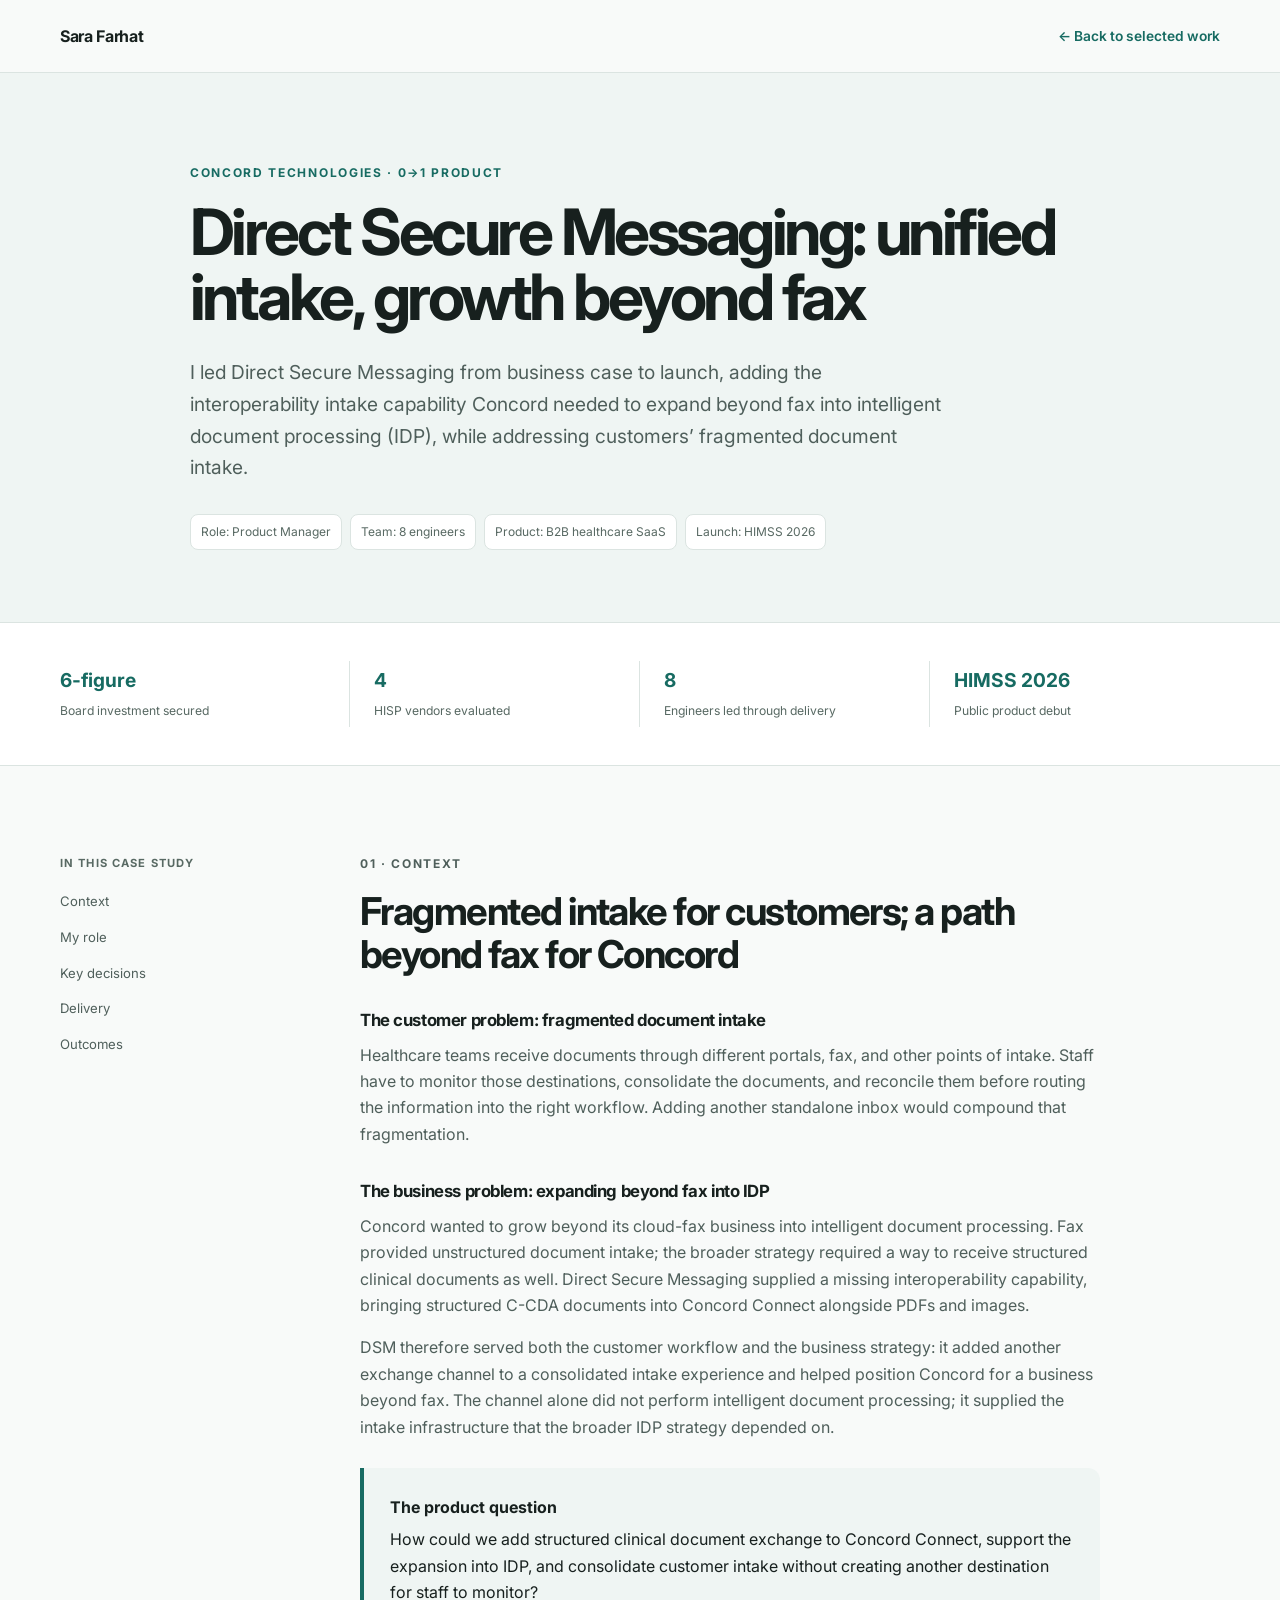
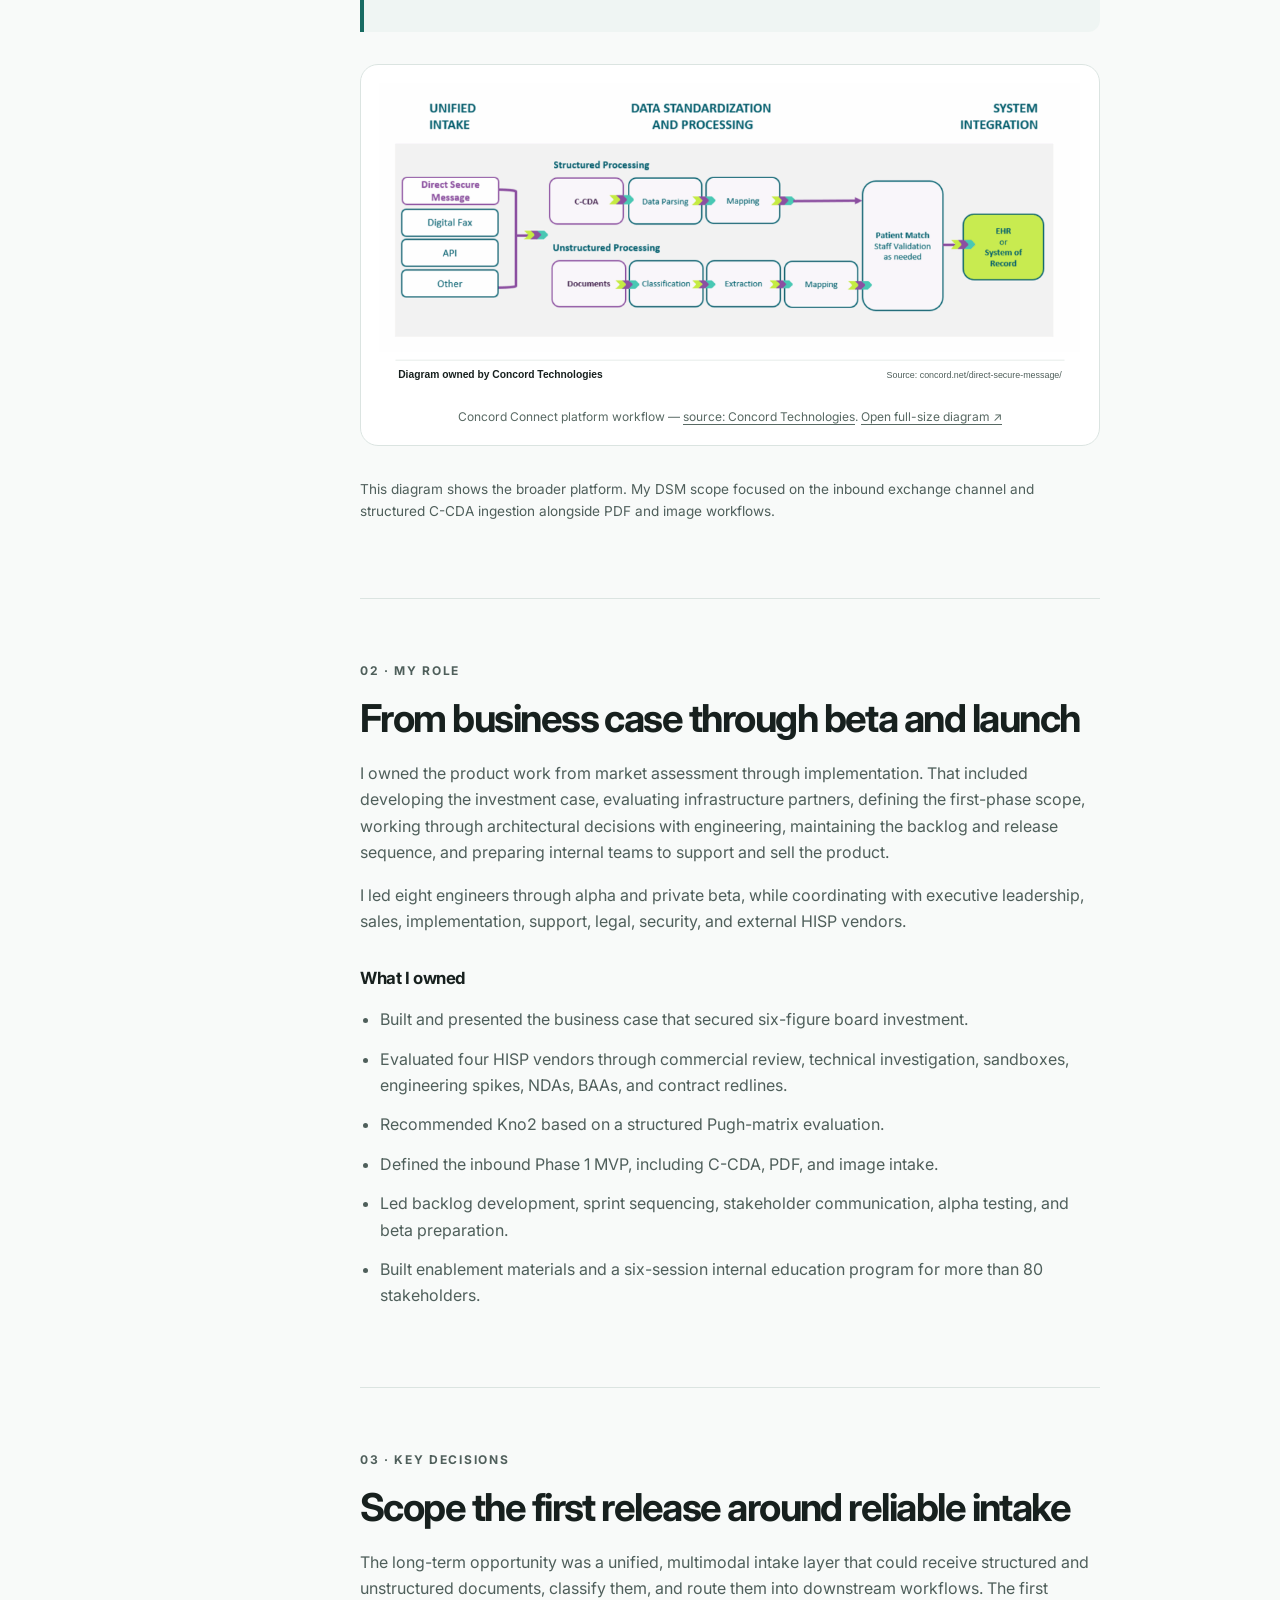
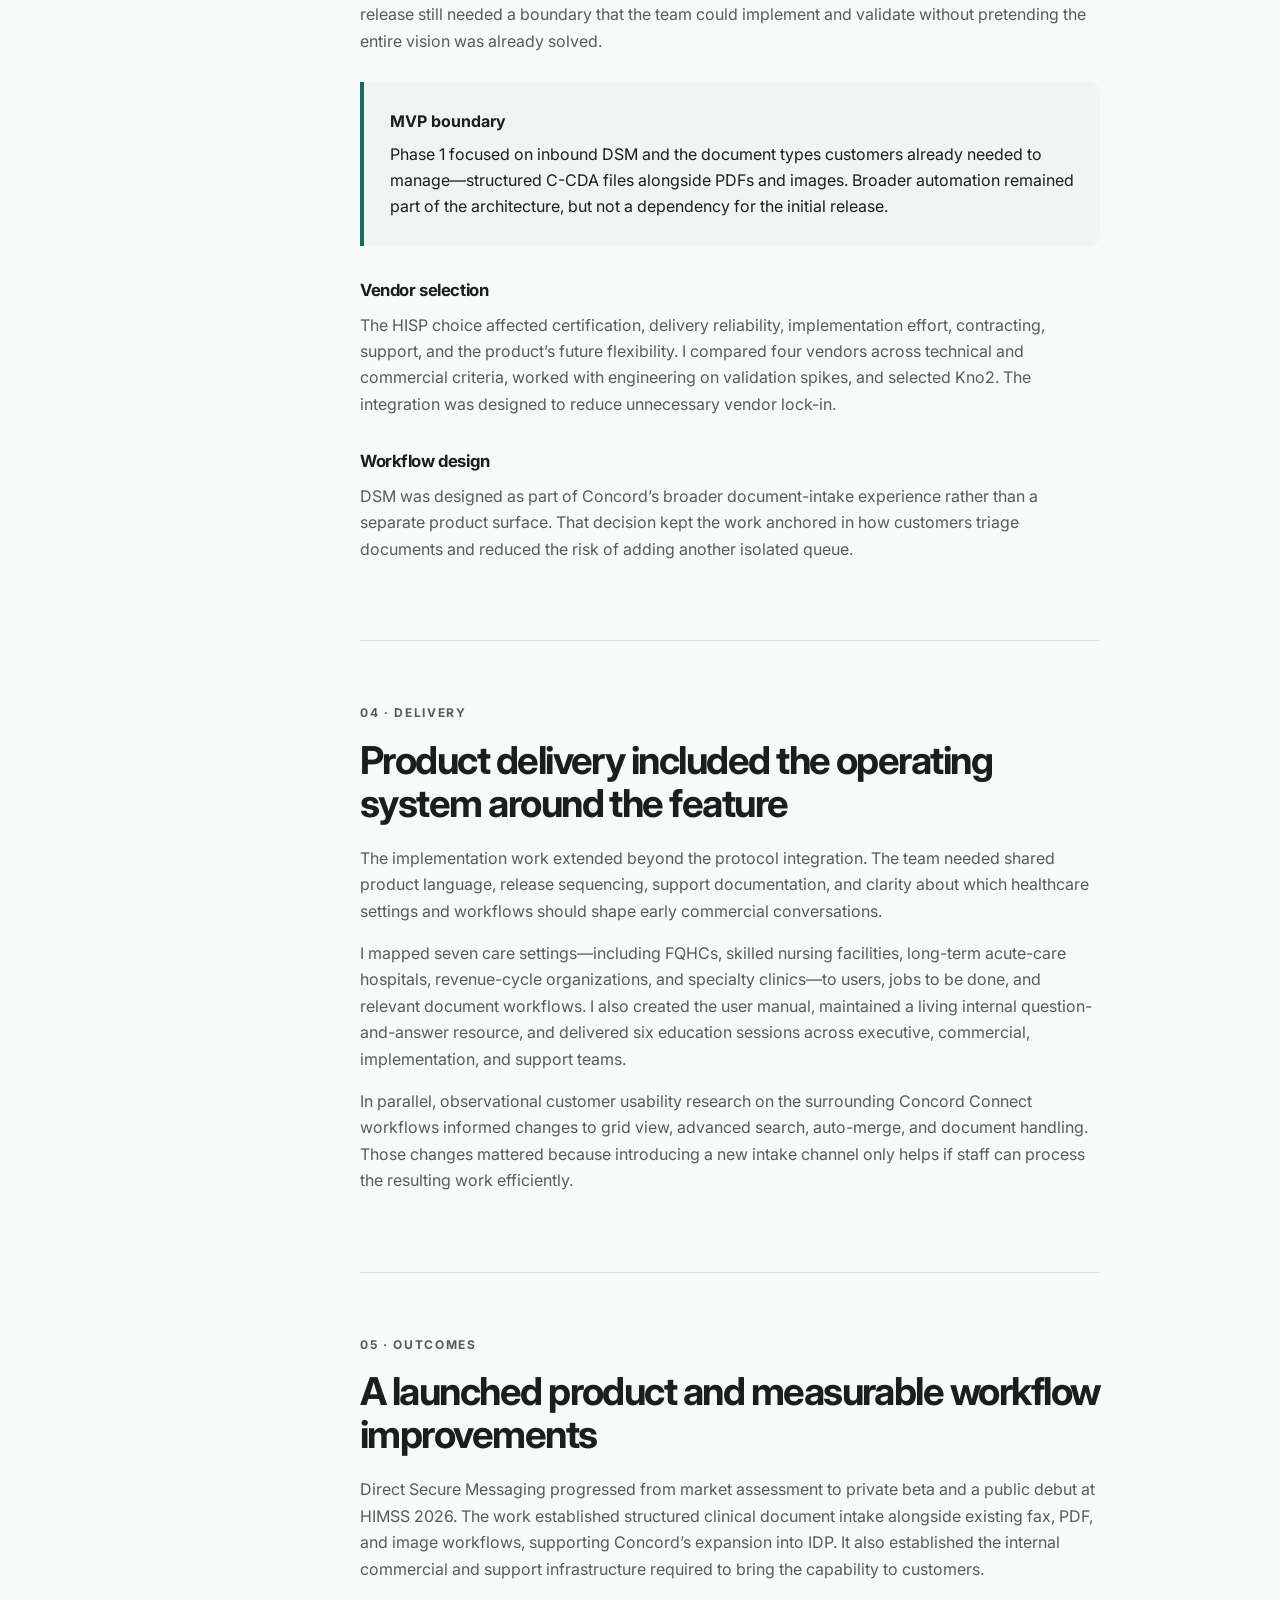
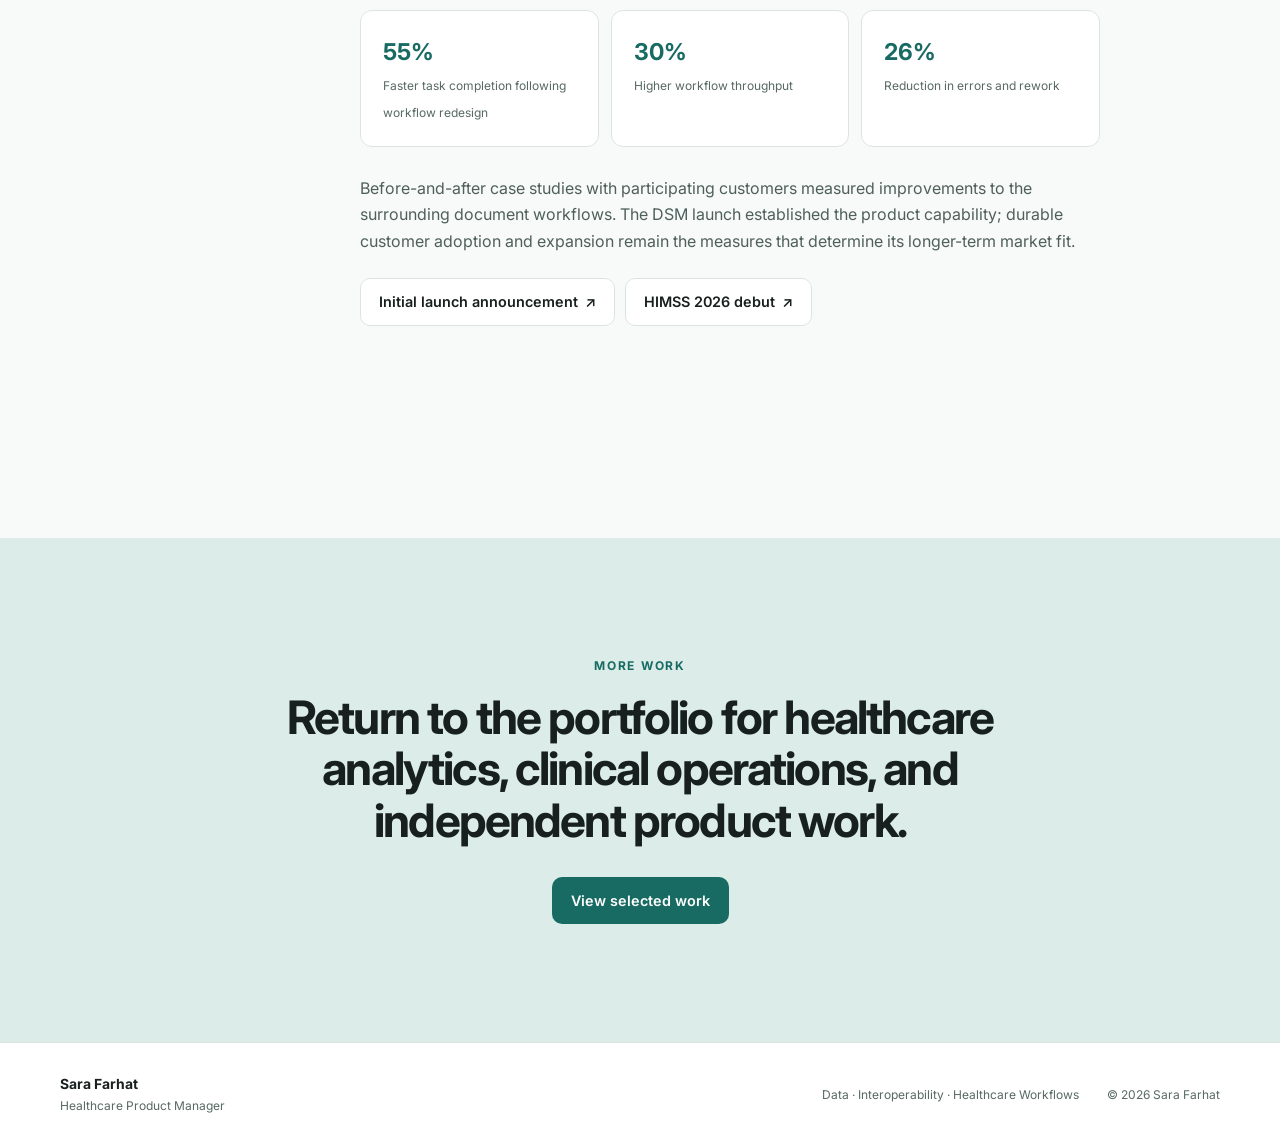
==== dsm-case-study.html @ c96c7056 "Update Portfolio" ====
<!doctype html>
<html lang="en">
<head>
  <meta charset="utf-8">
  <meta name="viewport" content="width=device-width, initial-scale=1">
  <title>Direct Secure Messaging Case Study — Sara Farhat</title>
  <meta name="description" content="How Sara Farhat led Direct Secure Messaging from market assessment and vendor selection through beta and public launch.">
  <link rel="canonical" href="https://sara-farhat-pm.vercel.app/dsm-case-study.html">
  <meta property="og:type" content="article">
  <meta property="og:title" content="Direct Secure Messaging Case Study — Sara Farhat">
  <meta property="og:description" content="A healthcare infrastructure product taken from market assessment through beta and public launch.">
  <meta property="og:image" content="https://sara-farhat-pm.vercel.app/og-image.jpg">
  <link rel="preconnect" href="https://fonts.googleapis.com">
  <link rel="preconnect" href="https://fonts.gstatic.com" crossorigin>
  <link href="https://fonts.googleapis.com/css2?family=Inter:wght@400;500;600;700&amp;display=swap" rel="stylesheet">
  <link rel="stylesheet" href="styles.css">
</head>
<body>
  <a class="skip-link" href="#main">Skip to main content</a>
  <header class="site-header case-nav">
    <nav class="nav container" aria-label="Case study navigation">
      <a class="nav-logo" href="index.html">Sara Farhat</a>
      <a class="case-back" href="index.html#work"><span aria-hidden="true">←</span> Back to selected work</a>
    </nav>
  </header>

  <main id="main">
    <section class="case-hero">
      <div class="container case-hero-inner" data-reveal>
        <p class="eyebrow">Concord Technologies · 0→1 product</p>
        <h1>Direct Secure Messaging: unified intake, growth beyond fax</h1>
        <p class="case-deck">I led Direct Secure Messaging from business case to launch, adding the interoperability intake capability Concord needed to expand beyond fax into intelligent document processing (IDP), while addressing customers’ fragmented document intake.</p>
        <div class="case-meta" aria-label="Case study details">
          <span>Role: Product Manager</span>
          <span>Team: 8 engineers</span>
          <span>Product: B2B healthcare SaaS</span>
          <span>Launch: HIMSS 2026</span>
        </div>
      </div>
    </section>

    <section class="case-summary" aria-label="Project summary">
      <div class="container case-summary-grid">
        <div class="case-summary-item"><strong>6-figure</strong><span>Board investment secured</span></div>
        <div class="case-summary-item"><strong>4</strong><span>HISP vendors evaluated</span></div>
        <div class="case-summary-item"><strong>8</strong><span>Engineers led through delivery</span></div>
        <div class="case-summary-item"><strong>HIMSS 2026</strong><span>Public product debut</span></div>
      </div>
    </section>

    <section class="section">
      <div class="container case-layout">
        <aside class="case-toc" aria-label="Case study sections">
          <p>In this case study</p>
          <a href="#context">Context</a>
          <a href="#role">My role</a>
          <a href="#decisions">Key decisions</a>
          <a href="#delivery">Delivery</a>
          <a href="#outcomes">Outcomes</a>
        </aside>

        <article class="case-content">
          <section class="case-content-section" id="context" data-reveal>
            <p class="eyebrow">01 · Context</p>
            <h2>Fragmented intake for customers; a path beyond fax for Concord</h2>
            <h3>The customer problem: fragmented document intake</h3>
            <p>Healthcare teams receive documents through different portals, fax, and other points of intake. Staff have to monitor those destinations, consolidate the documents, and reconcile them before routing the information into the right workflow. Adding another standalone inbox would compound that fragmentation.</p>
            <h3>The business problem: expanding beyond fax into IDP</h3>
            <p>Concord wanted to grow beyond its cloud-fax business into intelligent document processing. Fax provided unstructured document intake; the broader strategy required a way to receive structured clinical documents as well. Direct Secure Messaging supplied a missing interoperability capability, bringing structured C-CDA documents into Concord Connect alongside PDFs and images.</p>
            <p>DSM therefore served both the customer workflow and the business strategy: it added another exchange channel to a consolidated intake experience and helped position Concord for a business beyond fax. The channel alone did not perform intelligent document processing; it supplied the intake infrastructure that the broader IDP strategy depended on.</p>
            <div class="decision-box">
              <strong>The product question</strong>
              How could we add structured clinical document exchange to Concord Connect, support the expansion into IDP, and consolidate customer intake without creating another destination for staff to monitor?
            </div>
            <figure class="case-image platform-diagram">
              <a href="concord-platform-workflow-attributed.svg" target="_blank" rel="noopener noreferrer" aria-label="Enlarge Concord Connect platform workflow"><img src="concord-platform-workflow-attributed.svg" alt="Unified intake feeds structured C-CDA parsing and unstructured document processing before patient matching and EHR integration" width="1024" height="450" loading="lazy"></a>
              <figcaption>Concord Connect platform workflow — <a href="https://concord.net/direct-secure-message/" target="_blank" rel="noopener noreferrer">source: Concord Technologies</a>. <a href="concord-platform-workflow-attributed.svg" target="_blank" rel="noopener noreferrer">Open full-size diagram ↗</a></figcaption>
            </figure>
            <p class="diagram-scope">This diagram shows the broader platform. My DSM scope focused on the inbound exchange channel and structured C-CDA ingestion alongside PDF and image workflows.</p>
          </section>

          <section class="case-content-section" id="role" data-reveal>
            <p class="eyebrow">02 · My role</p>
            <h2>From business case through beta and launch</h2>
            <p>I owned the product work from market assessment through implementation. That included developing the investment case, evaluating infrastructure partners, defining the first-phase scope, working through architectural decisions with engineering, maintaining the backlog and release sequence, and preparing internal teams to support and sell the product.</p>
            <p>I led eight engineers through alpha and private beta, while coordinating with executive leadership, sales, implementation, support, legal, security, and external HISP vendors.</p>
            <h3>What I owned</h3>
            <ul>
              <li>Built and presented the business case that secured six-figure board investment.</li>
              <li>Evaluated four HISP vendors through commercial review, technical investigation, sandboxes, engineering spikes, NDAs, BAAs, and contract redlines.</li>
              <li>Recommended Kno2 based on a structured Pugh-matrix evaluation.</li>
              <li>Defined the inbound Phase 1 MVP, including C-CDA, PDF, and image intake.</li>
              <li>Led backlog development, sprint sequencing, stakeholder communication, alpha testing, and beta preparation.</li>
              <li>Built enablement materials and a six-session internal education program for more than 80 stakeholders.</li>
            </ul>
          </section>

          <section class="case-content-section" id="decisions" data-reveal>
            <p class="eyebrow">03 · Key decisions</p>
            <h2>Scope the first release around reliable intake</h2>
            <p>The long-term opportunity was a unified, multimodal intake layer that could receive structured and unstructured documents, classify them, and route them into downstream workflows. The first release still needed a boundary that the team could implement and validate without pretending the entire vision was already solved.</p>
            <div class="decision-box">
              <strong>MVP boundary</strong>
              Phase 1 focused on inbound DSM and the document types customers already needed to manage—structured C-CDA files alongside PDFs and images. Broader automation remained part of the architecture, but not a dependency for the initial release.
            </div>
            <h3>Vendor selection</h3>
            <p>The HISP choice affected certification, delivery reliability, implementation effort, contracting, support, and the product’s future flexibility. I compared four vendors across technical and commercial criteria, worked with engineering on validation spikes, and selected Kno2. The integration was designed to reduce unnecessary vendor lock-in.</p>
            <h3>Workflow design</h3>
            <p>DSM was designed as part of Concord’s broader document-intake experience rather than a separate product surface. That decision kept the work anchored in how customers triage documents and reduced the risk of adding another isolated queue.</p>

          </section>

          <section class="case-content-section" id="delivery" data-reveal>
            <p class="eyebrow">04 · Delivery</p>
            <h2>Product delivery included the operating system around the feature</h2>
            <p>The implementation work extended beyond the protocol integration. The team needed shared product language, release sequencing, support documentation, and clarity about which healthcare settings and workflows should shape early commercial conversations.</p>
            <p>I mapped seven care settings—including FQHCs, skilled nursing facilities, long-term acute-care hospitals, revenue-cycle organizations, and specialty clinics—to users, jobs to be done, and relevant document workflows. I also created the user manual, maintained a living internal question-and-answer resource, and delivered six education sessions across executive, commercial, implementation, and support teams.</p>
            <p>In parallel, observational customer usability research on the surrounding Concord Connect workflows informed changes to grid view, advanced search, auto-merge, and document handling. Those changes mattered because introducing a new intake channel only helps if staff can process the resulting work efficiently.</p>
          </section>

          <section class="case-content-section" id="outcomes" data-reveal>
            <p class="eyebrow">05 · Outcomes</p>
            <h2>A launched product and measurable workflow improvements</h2>
            <p>Direct Secure Messaging progressed from market assessment to private beta and a public debut at HIMSS 2026. The work established structured clinical document intake alongside existing fax, PDF, and image workflows, supporting Concord’s expansion into IDP. It also established the internal commercial and support infrastructure required to bring the capability to customers.</p>
            <div class="outcome-grid">
              <div class="outcome-card"><strong>55%</strong><span>Faster task completion following workflow redesign</span></div>
              <div class="outcome-card"><strong>30%</strong><span>Higher workflow throughput</span></div>
              <div class="outcome-card"><strong>26%</strong><span>Reduction in errors and rework</span></div>
            </div>
            <p class="outcome-note">Before-and-after case studies with participating customers measured improvements to the surrounding document workflows. The DSM launch established the product capability; durable customer adoption and expansion remain the measures that determine its longer-term market fit.</p>
            <div class="reference-links">
              <a class="button button-secondary" href="https://concord.net/concord-technologies-launches-dsm/" target="_blank" rel="noopener noreferrer">Initial launch announcement <span aria-hidden="true">↗</span></a>
              <a class="button button-secondary" href="https://concord.net/concord-technologies-launches-dsm-at-himss26/" target="_blank" rel="noopener noreferrer">HIMSS 2026 debut <span aria-hidden="true">↗</span></a>
            </div>
          </section>
        </article>
      </div>
    </section>

    <section class="section contact">
      <div class="container contact-inner">
        <p class="eyebrow">More work</p>
        <h2>Return to the portfolio for healthcare analytics, clinical operations, and independent product work.</h2>
        <a class="button button-primary" href="index.html#work">View selected work</a>
      </div>
    </section>
  </main>

  <footer class="footer">
    <div class="container footer-inner">
      <div><strong>Sara Farhat</strong><span>Healthcare Product Manager</span></div>
      <p>Data · Interoperability · Healthcare Workflows</p>
      <p>© 2026 Sara Farhat</p>
    </div>
  </footer>
  <script src="script.js"></script>
</body>
</html>
---- styles.css ----
:root {
  --bg: #f8faf9;
  --surface: #ffffff;
  --surface-soft: #eff5f3;
  --ink: #17201e;
  --ink-soft: #4f5f5b;
  --muted: #586963;
  --line: #dbe4e1;
  --accent: #176b62;
  --accent-dark: #0f5049;
  --accent-soft: #dcece8;
  --max: 1160px;
  --radius: 18px;
  --shadow: 0 18px 45px rgba(29, 58, 53, 0.07);
}

* { box-sizing: border-box; }
html { scroll-behavior: smooth; }
body {
  margin: 0;
  background: var(--bg);
  color: var(--ink);
  font-family: Inter, system-ui, -apple-system, BlinkMacSystemFont, "Segoe UI", sans-serif;
  font-size: 16px;
  line-height: 1.65;
  -webkit-font-smoothing: antialiased;
}
body.menu-open { overflow: hidden; }
a { color: inherit; text-decoration: none; }
img { display: block; max-width: 100%; }
button, a { -webkit-tap-highlight-color: transparent; }

.container { width: min(calc(100% - 48px), var(--max)); margin-inline: auto; }
.section { padding: 88px 0; scroll-margin-top: 76px; }
.skip-link {
  position: fixed; top: 12px; left: 12px; z-index: 1000;
  transform: translateY(-160%); padding: 10px 14px;
  background: var(--ink); color: #fff; border-radius: 8px;
}
.skip-link:focus { transform: translateY(0); }
:focus-visible { outline: 3px solid #62a99f; outline-offset: 4px; }

.site-header {
  position: sticky; top: 0; z-index: 100;
  background: rgba(248, 250, 249, 0.94);
  border-bottom: 1px solid transparent;
  backdrop-filter: blur(14px);
  transition: border-color 180ms ease, box-shadow 180ms ease;
}
.site-header.scrolled { border-color: var(--line); box-shadow: 0 8px 24px rgba(29, 58, 53, 0.04); }
.nav { min-height: 72px; display: flex; align-items: center; justify-content: space-between; gap: 32px; }
.nav-logo { font-size: 1rem; font-weight: 700; letter-spacing: -0.02em; }
.nav-links { display: flex; align-items: center; gap: 30px; font-size: 0.875rem; font-weight: 500; color: var(--ink-soft); }
.nav-links a { transition: color 160ms ease; }
.nav-links a:hover { color: var(--accent); }
.nav-contact { padding: 9px 16px; border: 1px solid var(--accent); border-radius: 999px; color: var(--accent) !important; }
.nav-contact:hover { background: var(--accent); color: #fff !important; }
.nav-toggle { display: none; width: 44px; height: 44px; padding: 11px; border: 0; background: transparent; cursor: pointer; }
.nav-toggle span { display: block; width: 22px; height: 2px; margin: 4px auto; background: var(--ink); transition: transform 180ms ease, opacity 180ms ease; }

.eyebrow {
  margin: 0 0 16px; color: var(--accent); font-size: 0.75rem;
  font-weight: 700; letter-spacing: 0.14em; text-transform: uppercase;
}
h1, h2, h3, p { margin-top: 0; }
h1 { margin-bottom: 28px; font-size: clamp(2.8rem, 4.6vw, 4.3rem); line-height: 1.02; letter-spacing: -0.055em; }
h2 { margin-bottom: 20px; font-size: clamp(2rem, 3.6vw, 3.25rem); line-height: 1.12; letter-spacing: -0.04em; }
h3 { font-size: 1.35rem; line-height: 1.3; letter-spacing: -0.025em; }

.hero { padding-top: 60px; padding-bottom: 64px; min-height: 570px; display: flex; align-items: center; }
.hero-grid { display: grid; grid-template-columns: minmax(0, 1.35fr) minmax(300px, 0.65fr); gap: clamp(56px, 8vw, 112px); align-items: center; }
.hero-copy { max-width: 760px; }
.hero-intro { max-width: 670px; margin-bottom: 34px; color: var(--ink-soft); font-size: clamp(1.05rem, 1.8vw, 1.25rem); line-height: 1.7; }
.hero-portrait { justify-self: end; width: min(100%, 350px); padding: 13px; background: var(--surface); border: 1px solid var(--line); border-radius: 22px; box-shadow: var(--shadow); transform: rotate(1.2deg); }
.hero-portrait img { width: 100%; height: auto; border-radius: 14px; }
.button-row { display: flex; flex-wrap: wrap; align-items: center; gap: 12px; }
.button { min-height: 46px; display: inline-flex; align-items: center; justify-content: center; gap: 7px; padding: 11px 18px; border: 1px solid transparent; border-radius: 10px; font-size: 0.9rem; font-weight: 600; transition: transform 160ms ease, background 160ms ease, color 160ms ease, border-color 160ms ease; }
.button:hover { transform: translateY(-2px); }
.button-primary { background: var(--accent); color: #fff; }
.button-primary:hover { background: var(--accent-dark); }
.button-secondary { background: var(--surface); border-color: var(--line); }
.button-secondary:hover { border-color: #a9bbb6; }
.button-text { color: var(--accent); }
.button-text:hover { background: var(--accent-soft); }

.proof-strip { border-top: 1px solid var(--line); border-bottom: 1px solid var(--line); background: var(--surface); }
.proof-grid { display: grid; grid-template-columns: repeat(4, 1fr); }
.proof-item { min-height: 112px; padding: 26px 24px; border-right: 1px solid var(--line); display: flex; flex-direction: column; justify-content: center; }
.proof-item:first-child { padding-left: 0; }
.proof-item:last-child { border-right: 0; padding-right: 0; }
.proof-item strong { margin-bottom: 4px; font-size: 0.96rem; }
.proof-item span { color: var(--muted); font-size: 0.79rem; line-height: 1.45; }

.section-heading { max-width: 680px; margin-bottom: 48px; }
.section-heading > p:last-child { max-width: 630px; color: var(--ink-soft); font-size: 1.05rem; }
.selected-work { background: var(--surface); }
.work-grid { display: grid; grid-template-columns: repeat(2, minmax(0, 1fr)); gap: 22px; }
.work-card { min-height: 420px; display: flex; flex-direction: column; padding: 30px; background: var(--bg); border: 1px solid var(--line); border-radius: var(--radius); transition: transform 180ms ease, box-shadow 180ms ease, border-color 180ms ease; }
.work-card:hover { transform: translateY(-4px); border-color: #b9cbc6; box-shadow: var(--shadow); }
.work-card-featured { background: var(--surface-soft); border-color: #c7dcd7; }
.work-card-topline { display: flex; justify-content: space-between; gap: 16px; padding-bottom: 22px; border-bottom: 1px solid var(--line); color: var(--muted); font-size: 0.72rem; font-weight: 600; letter-spacing: 0.07em; text-transform: uppercase; }
.work-card-topline span:last-child { color: var(--accent); text-align: right; }
.work-card-body { padding: 25px 0 14px; }
.work-kicker { margin-bottom: 8px; color: var(--accent); font-size: 0.8rem; font-weight: 600; }
.work-card h3 { max-width: 520px; margin-bottom: 14px; font-size: 1.45rem; }
.work-card-body > p:last-child { color: var(--ink-soft); font-size: 0.94rem; }
.metrics { display: grid; gap: 8px; margin: 16px 0 22px; }
.metrics-two { grid-template-columns: repeat(2, 1fr); }
.metrics-three { grid-template-columns: repeat(3, 1fr); }
.metrics div { padding: 15px; background: var(--surface); border: 1px solid var(--line); border-radius: 12px; }
.metrics dt { margin-bottom: 3px; color: var(--accent); font-size: 1.05rem; font-weight: 700; letter-spacing: -0.03em; }
.metrics dd { margin: 0; color: var(--muted); font-size: 0.7rem; line-height: 1.35; }
.metric-context { margin: auto 0 0; color: var(--ink-soft); font-size: 0.78rem; font-weight: 600; }
.model-details { margin-top: auto; border-top: 1px solid var(--line); padding-top: 14px; color: var(--ink-soft); font-size: 0.85rem; }
.model-details summary { cursor: pointer; padding: 8px 0; color: var(--accent); font-weight: 600; }
.model-details p { margin: 12px 0 0; }
.contact-deck { max-width: 600px; margin: 0 auto 28px; color: var(--ink-soft); font-size: 1.05rem; }
.card-link { padding: 8px 0; align-self: flex-start; margin-top: auto; color: var(--accent); font-size: 0.9rem; font-weight: 700; }
.card-link span { display: inline-block; margin-left: 4px; transition: transform 160ms ease; }
.card-link:hover span { transform: translateX(4px); }

.about { background: var(--surface-soft); }
.about-grid { display: grid; grid-template-columns: minmax(280px, 0.75fr) minmax(0, 1.25fr); gap: clamp(60px, 10vw, 130px); align-items: start; }
.about-grid .section-heading { position: sticky; top: 112px; margin-bottom: 0; }
.about-copy { max-width: 690px; }
.about-copy p { margin-bottom: 24px; color: var(--ink-soft); font-size: 1.05rem; line-height: 1.8; }
.about-copy p:last-child { margin-bottom: 0; color: var(--ink); font-weight: 500; }

.experience { background: var(--bg); }
.timeline { max-width: 900px; margin-left: auto; border-top: 1px solid var(--line); }
.timeline-item { display: grid; grid-template-columns: 150px minmax(0, 1fr); gap: 40px; padding: 33px 0; border-bottom: 1px solid var(--line); }
.timeline-date { color: var(--accent); font-size: 0.78rem; font-weight: 700; letter-spacing: 0.05em; text-transform: uppercase; }
.timeline-content h3 { margin-bottom: 4px; font-size: 1.1rem; }
.timeline-company { margin-bottom: 10px; color: var(--ink); font-size: 0.87rem; font-weight: 600; }
.timeline-content > p:last-child { max-width: 660px; margin-bottom: 0; color: var(--ink-soft); font-size: 0.92rem; }

.capabilities { background: var(--ink); color: #f4f8f7; }
.capabilities .eyebrow { color: #80c2b8; }
.capability-grid { display: grid; grid-template-columns: repeat(3, 1fr); gap: 16px; }
.capability-card { min-height: 260px; padding: 28px; border: 1px solid rgba(255,255,255,0.14); border-radius: var(--radius); background: rgba(255,255,255,0.035); }
.capability-number { display: block; margin-bottom: 48px; color: #80c2b8; font-size: 0.75rem; font-weight: 700; }
.capability-card h3 { margin-bottom: 12px; color: #fff; }
.capability-card p { margin-bottom: 0; color: #bdc9c6; font-size: 0.9rem; }
.fluency-row { display: flex; flex-wrap: wrap; gap: 10px; margin-top: 28px; padding-top: 26px; border-top: 1px solid rgba(255,255,255,0.13); }
.fluency-row span { padding: 7px 11px; border: 1px solid rgba(255,255,255,0.13); border-radius: 8px; color: #b9c6c3; font-size: 0.72rem; }

.writing { background: var(--surface); }
.writing-grid { display: grid; grid-template-columns: minmax(280px, 0.72fr) minmax(0, 1.28fr); gap: clamp(60px, 10vw, 130px); }
.writing-intro p:not(.eyebrow) { margin-bottom: 28px; color: var(--ink-soft); }
.article-list { border-top: 1px solid var(--line); }
.article-link { display: grid; grid-template-columns: 92px minmax(0, 1fr) auto; align-items: center; gap: 20px; padding: 24px 0; border-bottom: 1px solid var(--line); transition: color 160ms ease; }
.article-link:hover { color: var(--accent); }
.article-type { color: var(--muted); font-size: 0.72rem; font-weight: 600; text-transform: uppercase; letter-spacing: 0.08em; }
.article-link strong { font-size: 0.98rem; }
.article-link > span:last-child { color: var(--accent); }

.contact { padding: 118px 0; background: var(--accent-soft); }
.contact-inner { max-width: 850px; margin-inline: auto; text-align: center; }
.contact-inner h2 { margin-bottom: 30px; }
.contact .button-row { justify-content: center; }

.footer { padding: 30px 0; background: var(--surface); border-top: 1px solid var(--line); }
.footer-inner { display: grid; grid-template-columns: 1fr auto auto; align-items: center; gap: 28px; color: var(--muted); font-size: 0.75rem; }
.footer-inner div { display: flex; flex-direction: column; }
.footer-inner strong { color: var(--ink); font-size: 0.87rem; }
.footer-inner p { margin-bottom: 0; }

/* Case study page */
.case-nav { border-bottom: 1px solid var(--line); }
.case-back { color: var(--accent); font-size: 0.86rem; font-weight: 600; }
.case-hero { padding: 90px 0 72px; background: var(--surface-soft); border-bottom: 1px solid var(--line); }
.case-hero-inner { max-width: 900px; }
.case-hero h1 { max-width: 900px; font-size: clamp(2.7rem, 5vw, 4.7rem); }
.case-deck { max-width: 760px; color: var(--ink-soft); font-size: 1.2rem; }
.case-meta { display: flex; flex-wrap: wrap; gap: 8px; margin-top: 30px; }
.case-meta span { padding: 7px 10px; background: var(--surface); border: 1px solid var(--line); border-radius: 8px; color: var(--muted); font-size: 0.75rem; }
.case-summary { padding: 38px 0; background: var(--surface); border-bottom: 1px solid var(--line); }
.case-summary-grid { display: grid; grid-template-columns: repeat(4, 1fr); }
.case-summary-item { padding: 4px 24px; border-right: 1px solid var(--line); }
.case-summary-item:first-child { padding-left: 0; }
.case-summary-item:last-child { border-right: 0; }
.case-summary-item strong { display: block; color: var(--accent); font-size: 1.2rem; }
.case-summary-item span { color: var(--muted); font-size: 0.76rem; }
.case-layout { display: grid; grid-template-columns: 220px minmax(0, 740px); gap: 80px; align-items: start; }
.case-toc { position: sticky; top: 105px; }
.case-toc p { margin-bottom: 12px; color: var(--muted); font-size: 0.7rem; font-weight: 700; letter-spacing: 0.1em; text-transform: uppercase; }
.case-toc a { display: block; padding: 7px 0; color: var(--ink-soft); font-size: 0.82rem; }
.case-toc a:hover { color: var(--accent); }
.case-content-section { padding-bottom: 62px; margin-bottom: 62px; border-bottom: 1px solid var(--line); scroll-margin-top: 110px; }
.case-content-section:last-child { border-bottom: 0; }
.case-content-section h2 { font-size: clamp(1.8rem, 3vw, 2.6rem); }
.case-content-section h3 { margin-top: 34px; margin-bottom: 10px; font-size: 1.05rem; }
.case-content-section p, .case-content-section li { color: var(--ink-soft); }
.case-content-section ul { padding-left: 20px; }
.case-content-section li { margin-bottom: 13px; }
.decision-box { margin: 28px 0; padding: 26px; background: var(--surface-soft); border-left: 4px solid var(--accent); border-radius: 0 12px 12px 0; }
.decision-box strong { display: block; margin-bottom: 6px; }
.case-image { margin: 32px 0; padding: 26px; background: var(--surface); border: 1px solid var(--line); border-radius: var(--radius); }
.case-image img { max-width: min(100%, 420px); margin-inline: auto; }
.case-image figcaption { margin-top: 16px; color: var(--muted); font-size: 0.75rem; text-align: center; }
.outcome-grid { display: grid; grid-template-columns: repeat(3, 1fr); gap: 12px; margin-top: 28px; }
.outcome-card { padding: 22px; background: var(--surface); border: 1px solid var(--line); border-radius: 12px; }
.outcome-card strong { display: block; color: var(--accent); font-size: 1.45rem; }
.outcome-card span { color: var(--muted); font-size: 0.75rem; }
.outcome-note { margin-top: 28px; }
.reference-links { display: flex; flex-wrap: wrap; gap: 10px; margin-top: 24px; }

[data-reveal] { transition: opacity 500ms ease, transform 500ms ease; }
.js [data-reveal] { opacity: 0; transform: translateY(16px); }
.js [data-reveal].is-visible { opacity: 1; transform: translateY(0); }

@media (max-width: 900px) {
  .section { padding: 84px 0; }
  .hero { min-height: auto; }
  .hero-grid { grid-template-columns: 1fr 250px; gap: 44px; }
  .proof-grid { grid-template-columns: repeat(2, 1fr); }
  .proof-item:nth-child(2) { border-right: 0; }
  .proof-item:first-child, .proof-item:nth-child(3) { padding-left: 0; }
  .proof-item:nth-child(-n+2) { border-bottom: 1px solid var(--line); }
  .about-grid, .writing-grid { grid-template-columns: 1fr; gap: 42px; }
  .about-grid .section-heading { position: static; }
  .capability-grid { grid-template-columns: 1fr; }
  .capability-card { min-height: auto; }
  .capability-number { margin-bottom: 28px; }
  .footer-inner { grid-template-columns: 1fr; gap: 12px; text-align: center; }
  .footer-inner div { align-items: center; }
  .case-layout { grid-template-columns: 1fr; gap: 36px; }
  .case-toc { position: static; display: flex; flex-wrap: wrap; gap: 6px 18px; padding-bottom: 22px; border-bottom: 1px solid var(--line); }
  .case-toc p { width: 100%; }
  .case-summary-grid { grid-template-columns: repeat(2, 1fr); gap: 20px 0; }
  .case-summary-item:nth-child(2) { border-right: 0; }
  .case-summary-item:nth-child(3) { padding-left: 0; }
}

@media (max-width: 680px) {
  .container { width: min(calc(100% - 32px), var(--max)); }
  .section { padding: 70px 0; }
  .nav { min-height: 64px; }
  .js .nav-toggle { display: block; }
  .nav-toggle[aria-expanded="true"] span:nth-child(1) { transform: translateY(6px) rotate(45deg); }
  .nav-toggle[aria-expanded="true"] span:nth-child(2) { opacity: 0; }
  .nav-toggle[aria-expanded="true"] span:nth-child(3) { transform: translateY(-6px) rotate(-45deg); }
  .nav-links { flex-wrap: wrap; gap: 4px 12px; }
  .js .nav-links { position: fixed; inset: 64px 0 auto; display: none; flex-direction: column; align-items: stretch; gap: 0; padding: 14px 16px 24px; background: var(--bg); border-bottom: 1px solid var(--line); box-shadow: 0 18px 30px rgba(29,58,53,0.08); }
  .js .nav-links.open { display: flex; }
  .nav-links a { padding: 14px 8px; border-bottom: 1px solid var(--line); font-size: 1rem; }
  .nav-links a:last-child { border-bottom: 0; }
  .nav-contact { margin-top: 10px; text-align: center; }
  .hero { padding-top: 54px; padding-bottom: 64px; }
  .hero-grid { grid-template-columns: 1fr; gap: 24px; }
  h1 { font-size: clamp(2.2rem, 8.5vw, 3.4rem); }
  .hero-intro { font-size: 1.03rem; }
  .hero-portrait { justify-self: start; width: 112px; padding: 5px; border-radius: 16px; transform: none; }
  .proof-grid { grid-template-columns: repeat(2, minmax(0, 1fr)); }
  .work-grid { grid-template-columns: 1fr; }
  .proof-item { min-height: 94px; padding: 16px 12px; border-right: 0; border-bottom: 0; }
  .proof-item:nth-child(odd) { padding-left: 0; }
  .proof-item:nth-child(even) { padding-right: 0; }
  .proof-item:nth-child(3) { border-bottom: 0; }
  .proof-item:last-child { border-bottom: 0; }
  .work-card { min-height: auto; padding: 24px; }
  .work-card-topline { align-items: flex-start; }
  .metrics-three { grid-template-columns: repeat(3, minmax(0, 1fr)); }
  .metrics div { padding: 10px; }
  .metrics dd { font-size: 0.75rem; }
  .metrics-two { grid-template-columns: repeat(2, 1fr); }
  .timeline-item { grid-template-columns: 1fr; gap: 8px; }
  .article-link { grid-template-columns: 1fr auto; gap: 7px 16px; }
  .article-type { grid-column: 1 / -1; }
  .contact { padding: 82px 0; }
  .contact-inner { text-align: left; }
  .contact .button-row { justify-content: flex-start; }
  .contact-deck { margin-left: 0; }
  .case-hero { padding: 64px 0 54px; }
  .case-summary-grid { grid-template-columns: 1fr; gap: 0; }
  .case-summary-item, .case-summary-item:nth-child(3) { padding: 17px 0; border-right: 0; border-bottom: 1px solid var(--line); }
  .case-summary-item:last-child { border-bottom: 0; }
  .outcome-grid { grid-template-columns: 1fr; }
}

@media (max-width: 380px) {
  .metrics-three { grid-template-columns: 1fr; }
  .nav { gap: 12px; flex-wrap: wrap; }
}

@media (prefers-reduced-motion: reduce) {
  html { scroll-behavior: auto; }
  *, *::before, *::after { animation-duration: 0.01ms !important; animation-iteration-count: 1 !important; transition-duration: 0.01ms !important; }
  .js [data-reveal] { opacity: 1; transform: none; }
}

/* Visual portfolio: flagship work, supporting evidence, publication */
.selected-work { background: #f4f7f5; }
.work-grid { gap: 28px; }
.work-card { background: #fff; border-radius: 14px; }
.work-card:hover { transform: none; }
.work-card-featured { grid-column: 1 / -1; display: grid; grid-template-columns: minmax(0, 0.95fr) minmax(0, 1.05fr); padding: 0; overflow: hidden; border-color: #b8cec6; }
.featured-copy { padding: 36px; display: flex; flex-direction: column; }
.featured-copy h3 { font-size: clamp(1.7rem, 2.4vw, 2.15rem); }
.featured-copy .metric-context { margin-top: 12px; }
.featured-copy .metrics dt { font-size: 1.5rem; }
.featured-visual { margin: 0; background: #e5efea; padding: 36px 28px; display: flex; flex-direction: column; justify-content: center; border-left: 1px solid #c6d8d0; }
.visual-heading { display: flex; justify-content: space-between; gap: 16px; margin-bottom: 24px; font-size: 0.75rem; font-weight: 600; color: var(--accent); }
.visual-heading span:last-child { color: var(--ink-soft); }
.featured-visual img { width: 100%; border-radius: 8px; background: #fff; }
.visual-callout { margin-top: 28px; padding-top: 24px; border-top: 1px solid #bdd2c8; }
.visual-callout > span { display: block; color: var(--accent); font-size: 0.7rem; letter-spacing: 0.1em; text-transform: uppercase; }
.visual-callout strong { display: block; margin: 8px 0; font-size: 1.15rem; }
.visual-callout p { color: var(--ink-soft); font-size: 0.85rem; }
.featured-visual figcaption, .prototype-visual figcaption, .analytics-visual figcaption { color: var(--ink-soft); font-size: 0.72rem; line-height: 1.5; }
figcaption a { text-decoration: underline; text-underline-offset: 3px; }
.analytics-visual { margin: 26px 0 0; padding: 24px; background: #edf3f0; border-radius: 10px; text-align: center; }
.analytics-inputs { display: flex; flex-wrap: wrap; justify-content: center; gap: 6px; }
.analytics-inputs span { padding: 6px 8px; background: #fff; border: 1px solid #d3e1da; border-radius: 5px; font-size: 0.7rem; }
.analytics-connector { margin: 6px 0; color: var(--accent); font-size: 1.4rem; }
.analytics-result > span { display: block; font-size: 0.7rem; color: var(--ink-soft); text-transform: uppercase; letter-spacing: 0.08em; }
.analytics-result strong { display: block; margin: 8px 0 12px; font-size: clamp(1.3rem, 2vw, 1.8rem); font-weight: 600; letter-spacing: -0.04em; }
.analytics-result i { color: var(--accent); font-family: Georgia, serif; font-weight: 400; }
.analytics-result div { display: flex; justify-content: center; gap: 28px; font-size: 0.8rem; color: var(--accent); }
.analytics-visual figcaption { margin-top: 16px; }
.prototype-visual { margin: 26px 0 0; padding: 12px; background: #eef2f6; border-radius: 10px; }
.prototype-visual img { width: 100%; border: 1px solid #dce3e8; border-radius: 6px; }
.prototype-visual figcaption { margin-top: 10px; }
.operations-card { grid-column: 1 / -1; display: grid; grid-template-columns: 1fr 1fr; gap: 0 48px; background: transparent; border-width: 1px 0 0; border-radius: 0; padding: 30px 0 0; min-height: 0; }
.operations-card .work-card-topline { grid-column: 1 / -1; border: 0; padding-bottom: 0; }
.operations-card .metrics { align-self: center; }
.operations-card .metrics div { border: 0; background: #e7efe9; }
.operations-card .metrics dt { font-size: 1.6rem; }
.writing { background: #fbf6f1; border-top: 1px solid #e9dcd0; border-bottom: 1px solid #e9dcd0; }
.writing-grid { grid-template-columns: minmax(0, 1fr) minmax(0, 1fr); gap: 80px; }
.publication-logo { display: block; max-width: 420px; margin: 0 0 24px; }
.publication-logo img { width: 100%; height: 130px; object-fit: cover; mix-blend-mode: multiply; }
.writing-intro h2 { font-size: clamp(1.8rem, 3vw, 2.5rem); font-family: Georgia, serif; font-weight: 400; letter-spacing: -0.03em; }
.writing .eyebrow, .publication-label { color: #82583f; }
.publication-label { margin: 0; padding: 16px 0; border-bottom: 1px solid #ddcfc2; font-size: 0.72rem; letter-spacing: 0.1em; text-transform: uppercase; font-weight: 600; }
.writing .article-list { border-color: #cbb5a3; }
.writing .article-link { grid-template-columns: 1fr auto; gap: 8px; padding: 24px 0; border-color: #ddcfc2; }
.writing .article-type { grid-column: 1 / -1; color: #82583f; }
.writing .article-link strong { font-size: 1.15rem; line-height: 1.4; }
.platform-diagram { padding: 18px; }
.platform-diagram img { width: 100%; max-width: 100%; }
.diagram-scope { font-size: 0.85rem; }
@media (max-width: 900px) {
  .work-card-featured { grid-template-columns: 1fr; }
  .featured-visual { border-left: 0; border-top: 1px solid #c6d8d0; }
  .writing-grid { grid-template-columns: 1fr; gap: 36px; }
  .operations-card { grid-template-columns: 1fr; }
}
@media (max-width: 680px) {
  .featured-copy { padding: 24px; }
  .featured-visual { padding: 24px; }
  .operations-card .work-card-topline { grid-column: auto; }
  .operations-card { padding: 24px 0 0; }
  .analytics-visual { padding: 20px 14px; }
  .publication-logo img { height: 110px; }
  .platform-diagram { padding: 12px; }
}

.featured-visual img, .prototype-visual img, .platform-diagram img { height: auto; }

/* Refined portrait, evidence hierarchy, and PM Rounds identity */
.hero { background: linear-gradient(110deg, #f8faf9 0%, #f8faf9 62%, #edf4f0 62%, #edf4f0 100%); padding: 68px 0 78px; }
.hero-grid { grid-template-columns: minmax(0, 1.25fr) minmax(0, 0.75fr); gap: 80px; }
.hero-copy h1 { font-weight: 600; font-size: clamp(2.8rem, 4.6vw, 4.3rem); line-height: 1.07; letter-spacing: -0.05em; }
.hero-portrait { width: 370px; max-width: 100%; padding: 0; border: 0; border-radius: 12px; transform: none; box-shadow: 0 24px 60px rgba(23, 58, 48, .13); overflow: hidden; background: var(--ink); }
.hero-portrait img { width: 100%; height: auto; aspect-ratio: 4 / 5; object-fit: cover; object-position: center 36%; border-radius: 0; }
.portrait-caption { display: flex; justify-content: space-between; flex-wrap: wrap; gap: 6px 12px; padding: 14px 18px; color: #dcece8; font-size: .68rem; }
.portrait-caption span:first-child { font-weight: 600; color: #fff; }
.work-card-featured { box-shadow: 0 14px 45px rgba(23,58,48,.045); }
.work-card-topline { letter-spacing: .055em; }
.work-card h3 { font-weight: 600; }
.work-card:not(.work-card-featured):not(.operations-card) { min-height: 0; }
.analytics-method { margin: 6px 0 24px; padding: 14px 0; border-top: 1px solid var(--line); border-bottom: 1px solid var(--line); font-size: .82rem; color: var(--ink-soft); }
.analytics-method span { display: block; margin-bottom: 5px; color: var(--accent); font-size: .65rem; letter-spacing: .1em; text-transform: uppercase; font-weight: 600; }
.work-grid > .work-card:nth-child(2) { justify-content: center; }
.work-grid > .work-card:nth-child(2) .model-details { margin-top: 0; border: 0; padding-top: 0; }
.writing { background: #edf4f0; border-color: #ceded5; }
.writing-grid { grid-template-columns: minmax(0,1.05fr) minmax(0,.95fr); align-items: center; gap: 96px; }
.publication-logo { max-width: 370px; margin-bottom: 28px; }
.publication-logo img { height: auto; object-fit: contain; mix-blend-mode: normal; }
.writing-intro h2 { font-family: Inter, system-ui, sans-serif; font-size: clamp(1.9rem, 3vw, 2.65rem); line-height: 1.18; font-weight: 500; letter-spacing: -.04em; }
.writing .eyebrow, .publication-label, .writing .article-type { color: var(--accent); }
.writing .article-list { border-color: #a8c4b7; }
.writing .article-link, .publication-label { border-color: #c6dace; }
.writing-intro .publication-hook { color: var(--ink); font-weight: 600; margin-bottom: 14px; }
.article-link strong { font-weight: 600; }
.capability-card { background: transparent; border: 0; border-radius: 0; padding: 12px 28px 12px 0; }
.capability-card + .capability-card { border-left: 1px solid rgba(255,255,255,.16); padding-left: 28px; }
.capability-number { margin-bottom: 28px; }
@media (max-width: 900px) {
 .hero-grid { grid-template-columns: minmax(0,1fr) minmax(0,.7fr); gap: 36px; }
 .hero-portrait { width: 300px; }
 .writing-grid { grid-template-columns: 1fr; gap: 42px; }
 .capability-card + .capability-card { padding-left: 0; border-left: 0; border-top: 1px solid rgba(255,255,255,.16); padding-top: 24px; }
}
@media (max-width: 680px) {
 .hero { background: var(--bg); padding: 40px 0 54px; }
 .hero-grid { grid-template-columns: 1fr; gap: 32px; }
 .hero-portrait { width: 100%; max-width: 330px; justify-self: center; }
 .hero-portrait img { aspect-ratio: 4 / 5; object-position: center 20%; }
 .hero-copy h1 { font-size: clamp(2.15rem,8.4vw,3.4rem); }
 .portrait-caption { font-size: .66rem; }
 .publication-logo { max-width: 310px; }
 .writing-intro h2 { font-size: 2rem; }
}

/* Clarify project scope and give Tether a distinct product presentation. */
.work-grid > .work-card:nth-child(2) { justify-content: flex-start; }
.work-grid > .work-card:nth-child(3) { background: #f0f5f3; border-color: #c8d9d1; }
.work-grid > .work-card:nth-child(3) .prototype-visual { background: #dfe9e4; padding: 14px; border-radius: 8px; }
.work-grid > .work-card:nth-child(3) .prototype-visual img { box-shadow: 0 8px 22px rgba(23,58,48,.08); }
.work-grid > .work-card:nth-child(3) .card-link { display: inline-flex; padding: 11px 16px; border-radius: 8px; background: var(--accent); color: #fff; }
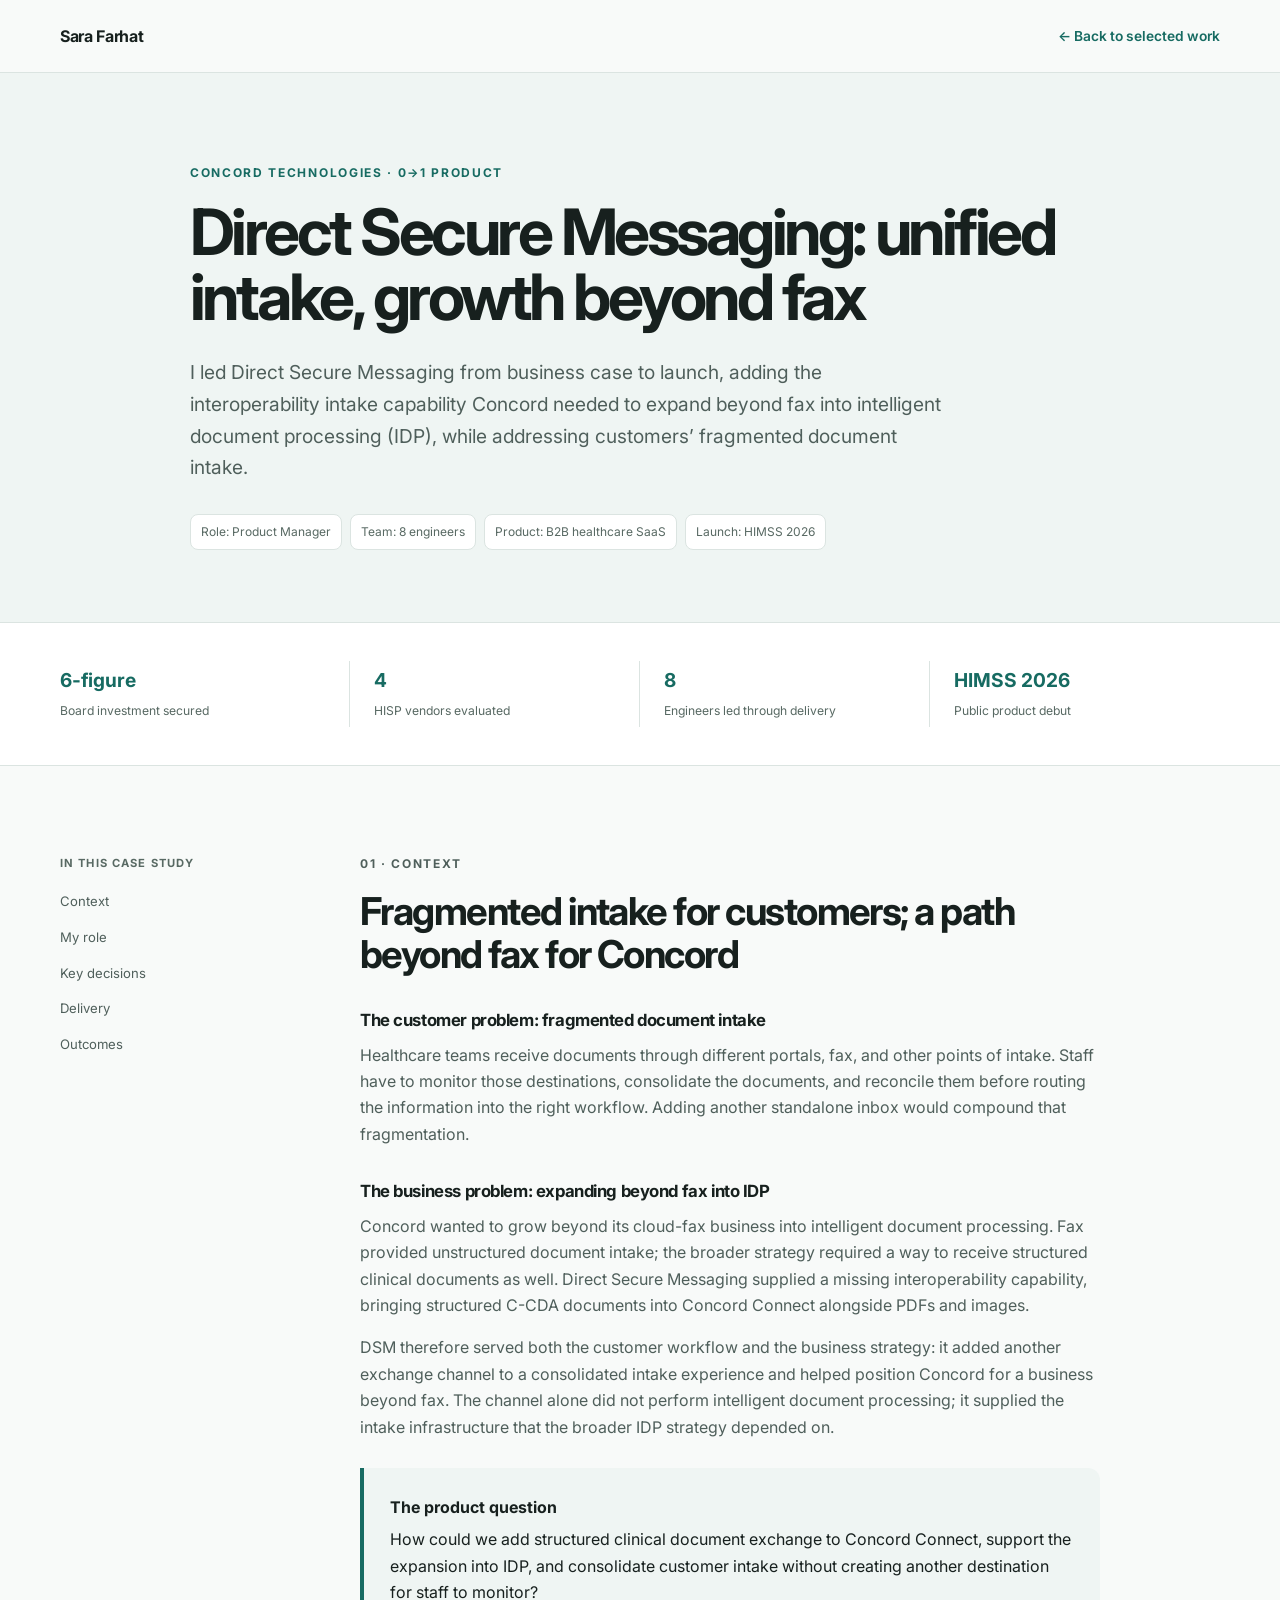
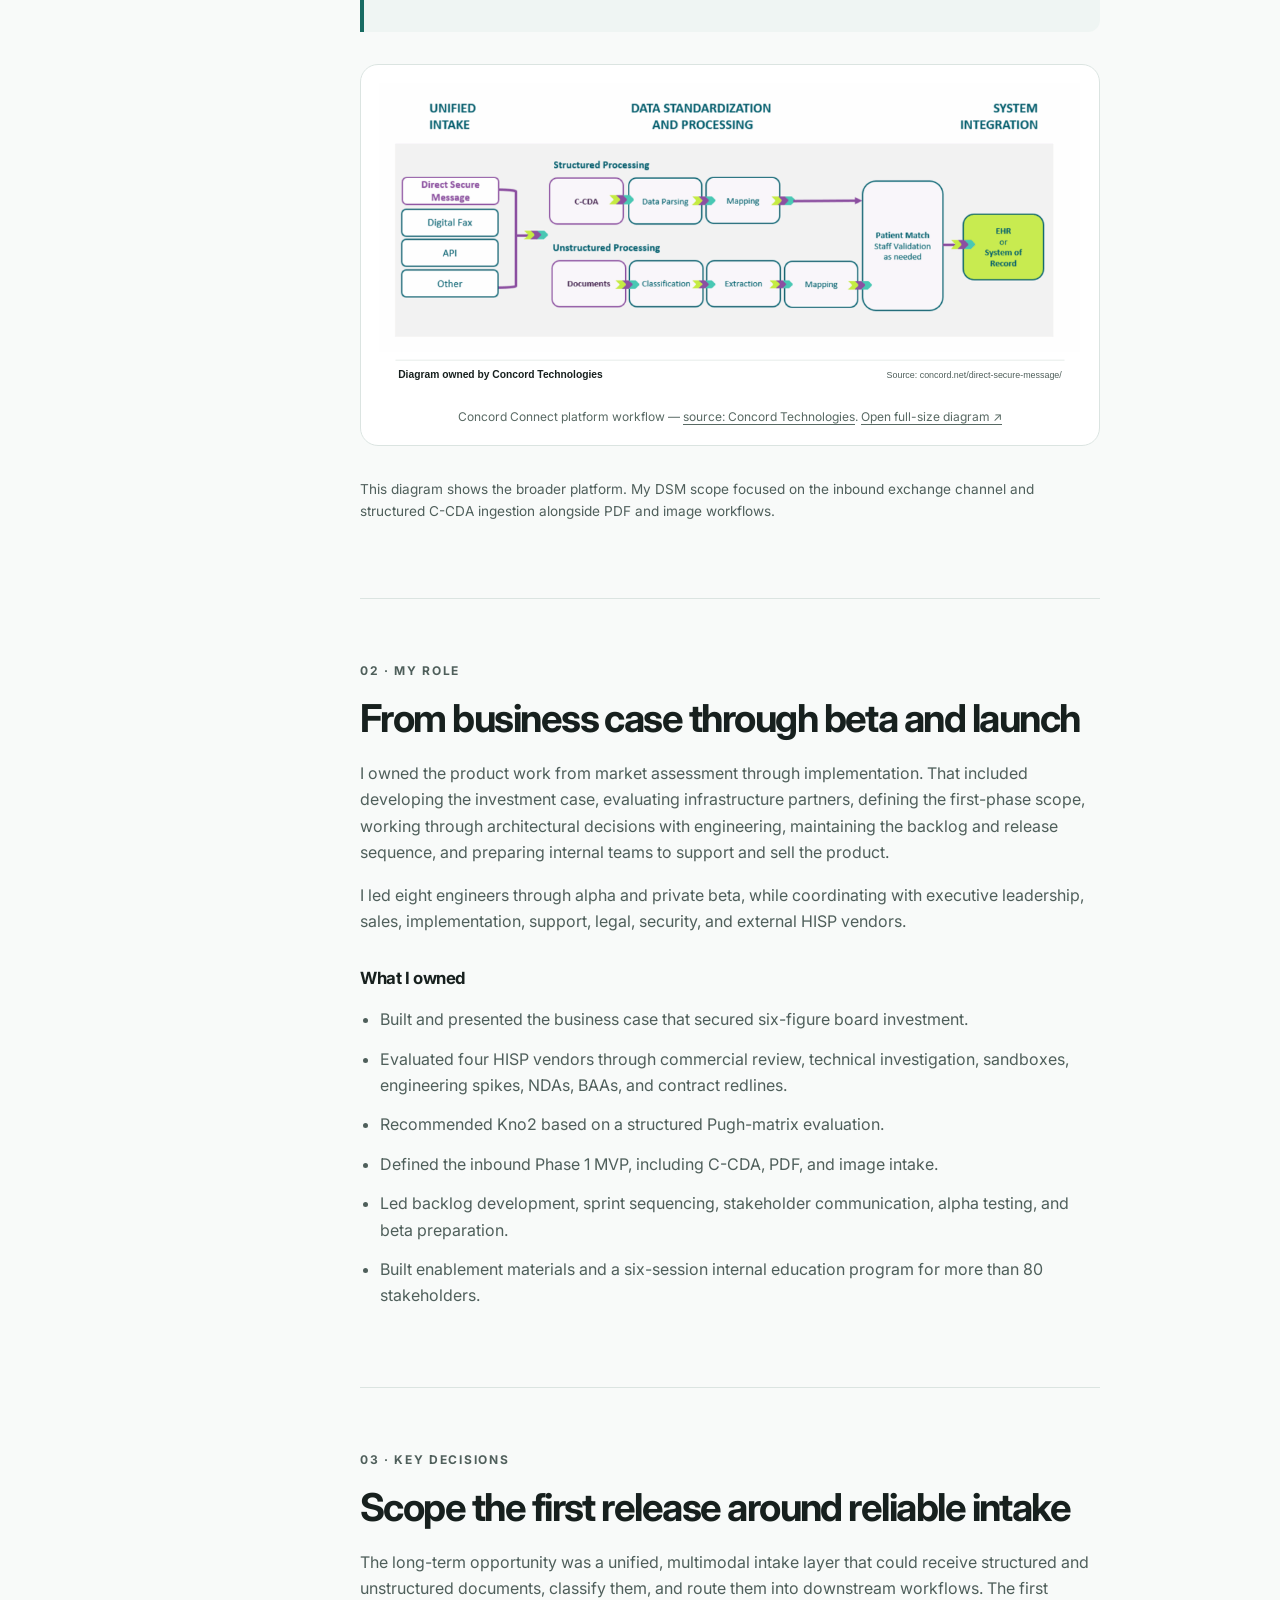
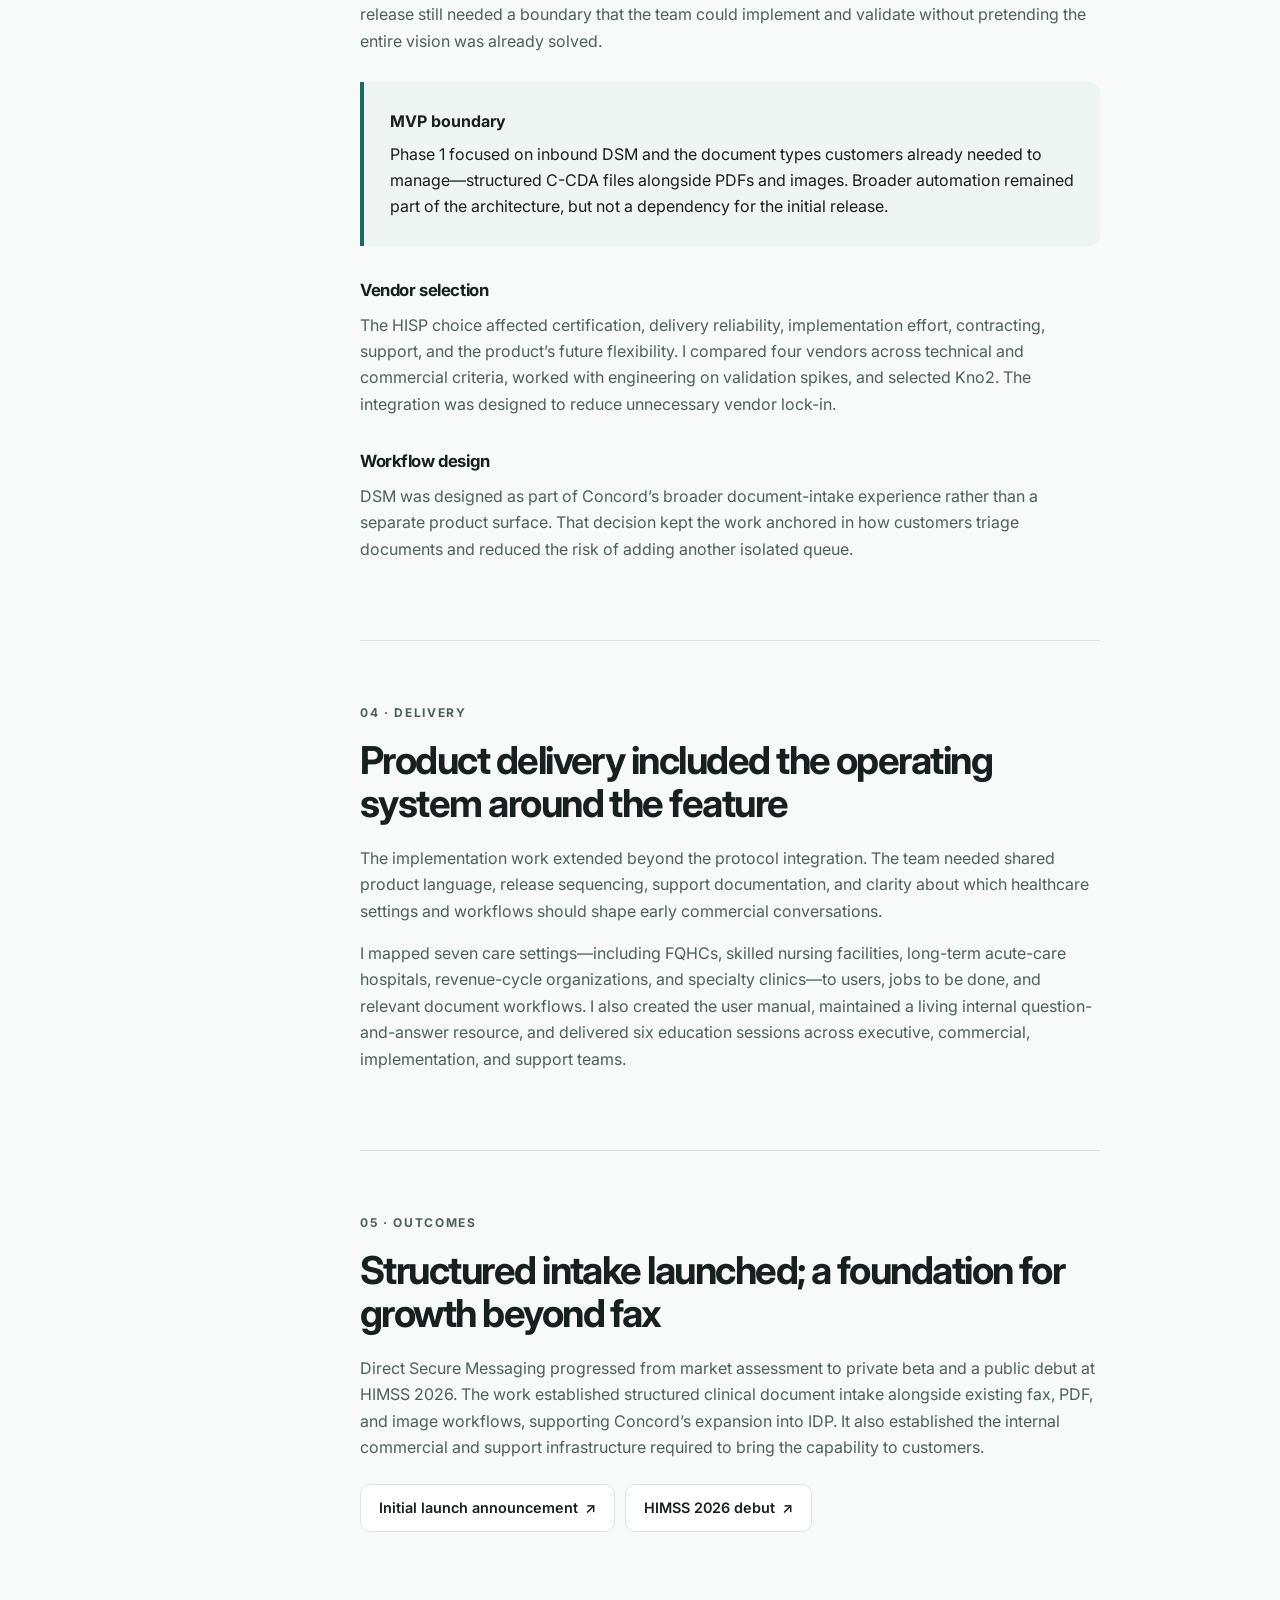
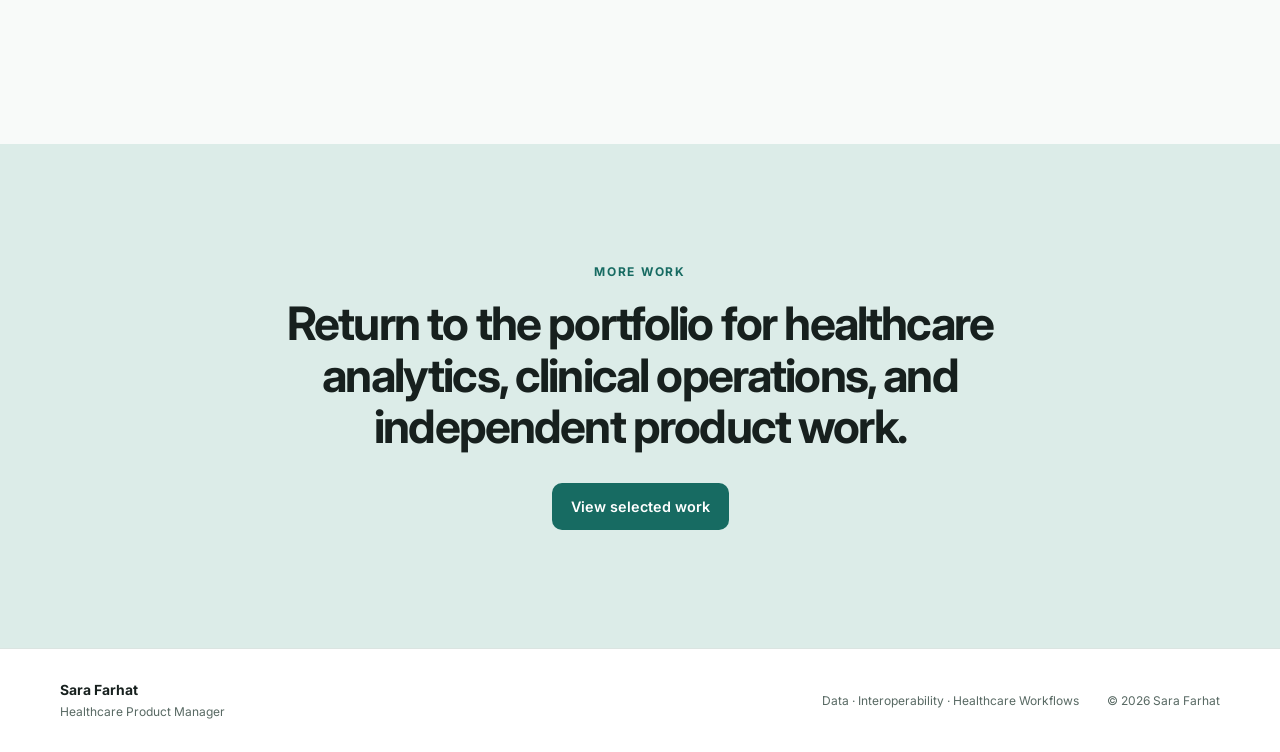
==== commit 6e7afdfb: "Add files via upload" ====
--- a/dsm-case-study.html
+++ b/dsm-case-study.html
@@ -115,19 +115,12 @@
             <h2>Product delivery included the operating system around the feature</h2>
             <p>The implementation work extended beyond the protocol integration. The team needed shared product language, release sequencing, support documentation, and clarity about which healthcare settings and workflows should shape early commercial conversations.</p>
             <p>I mapped seven care settings—including FQHCs, skilled nursing facilities, long-term acute-care hospitals, revenue-cycle organizations, and specialty clinics—to users, jobs to be done, and relevant document workflows. I also created the user manual, maintained a living internal question-and-answer resource, and delivered six education sessions across executive, commercial, implementation, and support teams.</p>
-            <p>In parallel, observational customer usability research on the surrounding Concord Connect workflows informed changes to grid view, advanced search, auto-merge, and document handling. Those changes mattered because introducing a new intake channel only helps if staff can process the resulting work efficiently.</p>
           </section>
 
           <section class="case-content-section" id="outcomes" data-reveal>
             <p class="eyebrow">05 · Outcomes</p>
-            <h2>A launched product and measurable workflow improvements</h2>
+            <h2>Structured intake launched; a foundation for growth beyond fax</h2>
             <p>Direct Secure Messaging progressed from market assessment to private beta and a public debut at HIMSS 2026. The work established structured clinical document intake alongside existing fax, PDF, and image workflows, supporting Concord’s expansion into IDP. It also established the internal commercial and support infrastructure required to bring the capability to customers.</p>
-            <div class="outcome-grid">
-              <div class="outcome-card"><strong>55%</strong><span>Faster task completion following workflow redesign</span></div>
-              <div class="outcome-card"><strong>30%</strong><span>Higher workflow throughput</span></div>
-              <div class="outcome-card"><strong>26%</strong><span>Reduction in errors and rework</span></div>
-            </div>
-            <p class="outcome-note">Before-and-after case studies with participating customers measured improvements to the surrounding document workflows. The DSM launch established the product capability; durable customer adoption and expansion remain the measures that determine its longer-term market fit.</p>
             <div class="reference-links">
               <a class="button button-secondary" href="https://concord.net/concord-technologies-launches-dsm/" target="_blank" rel="noopener noreferrer">Initial launch announcement <span aria-hidden="true">↗</span></a>
               <a class="button button-secondary" href="https://concord.net/concord-technologies-launches-dsm-at-himss26/" target="_blank" rel="noopener noreferrer">HIMSS 2026 debut <span aria-hidden="true">↗</span></a>
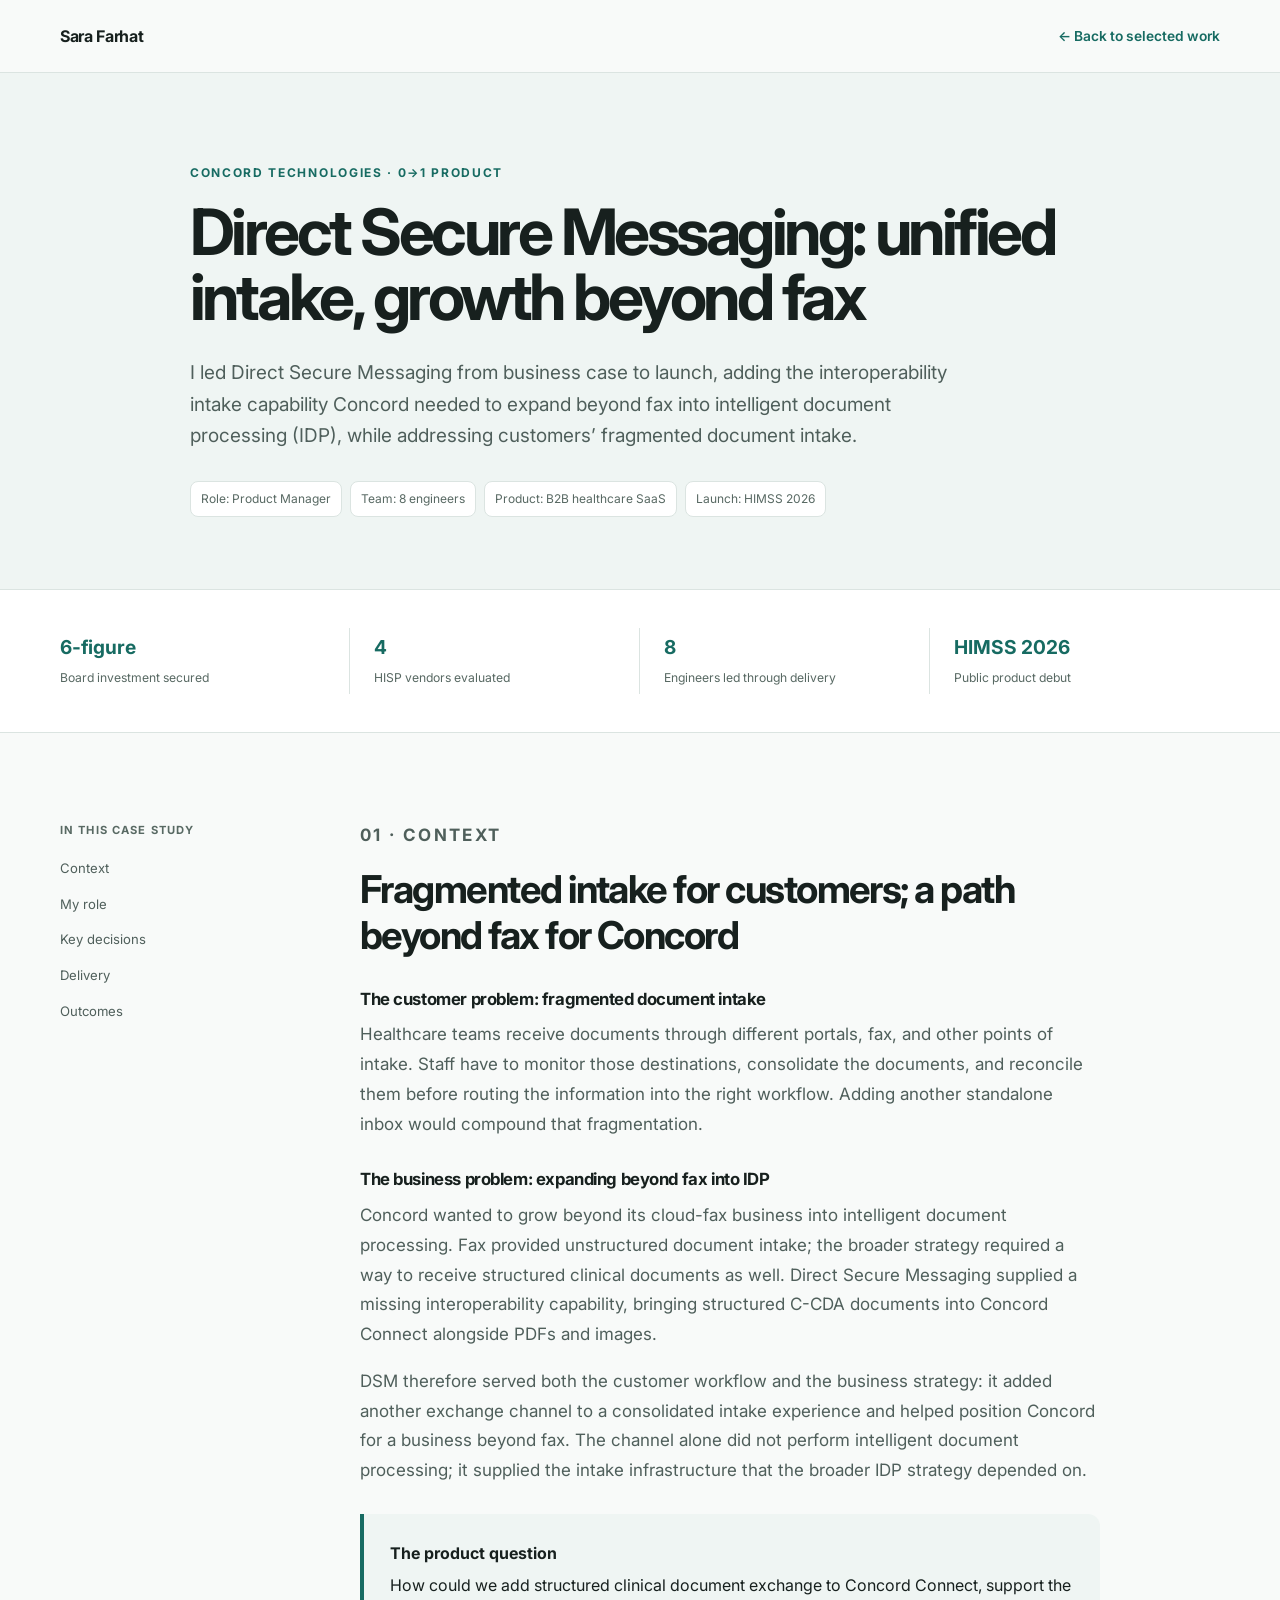
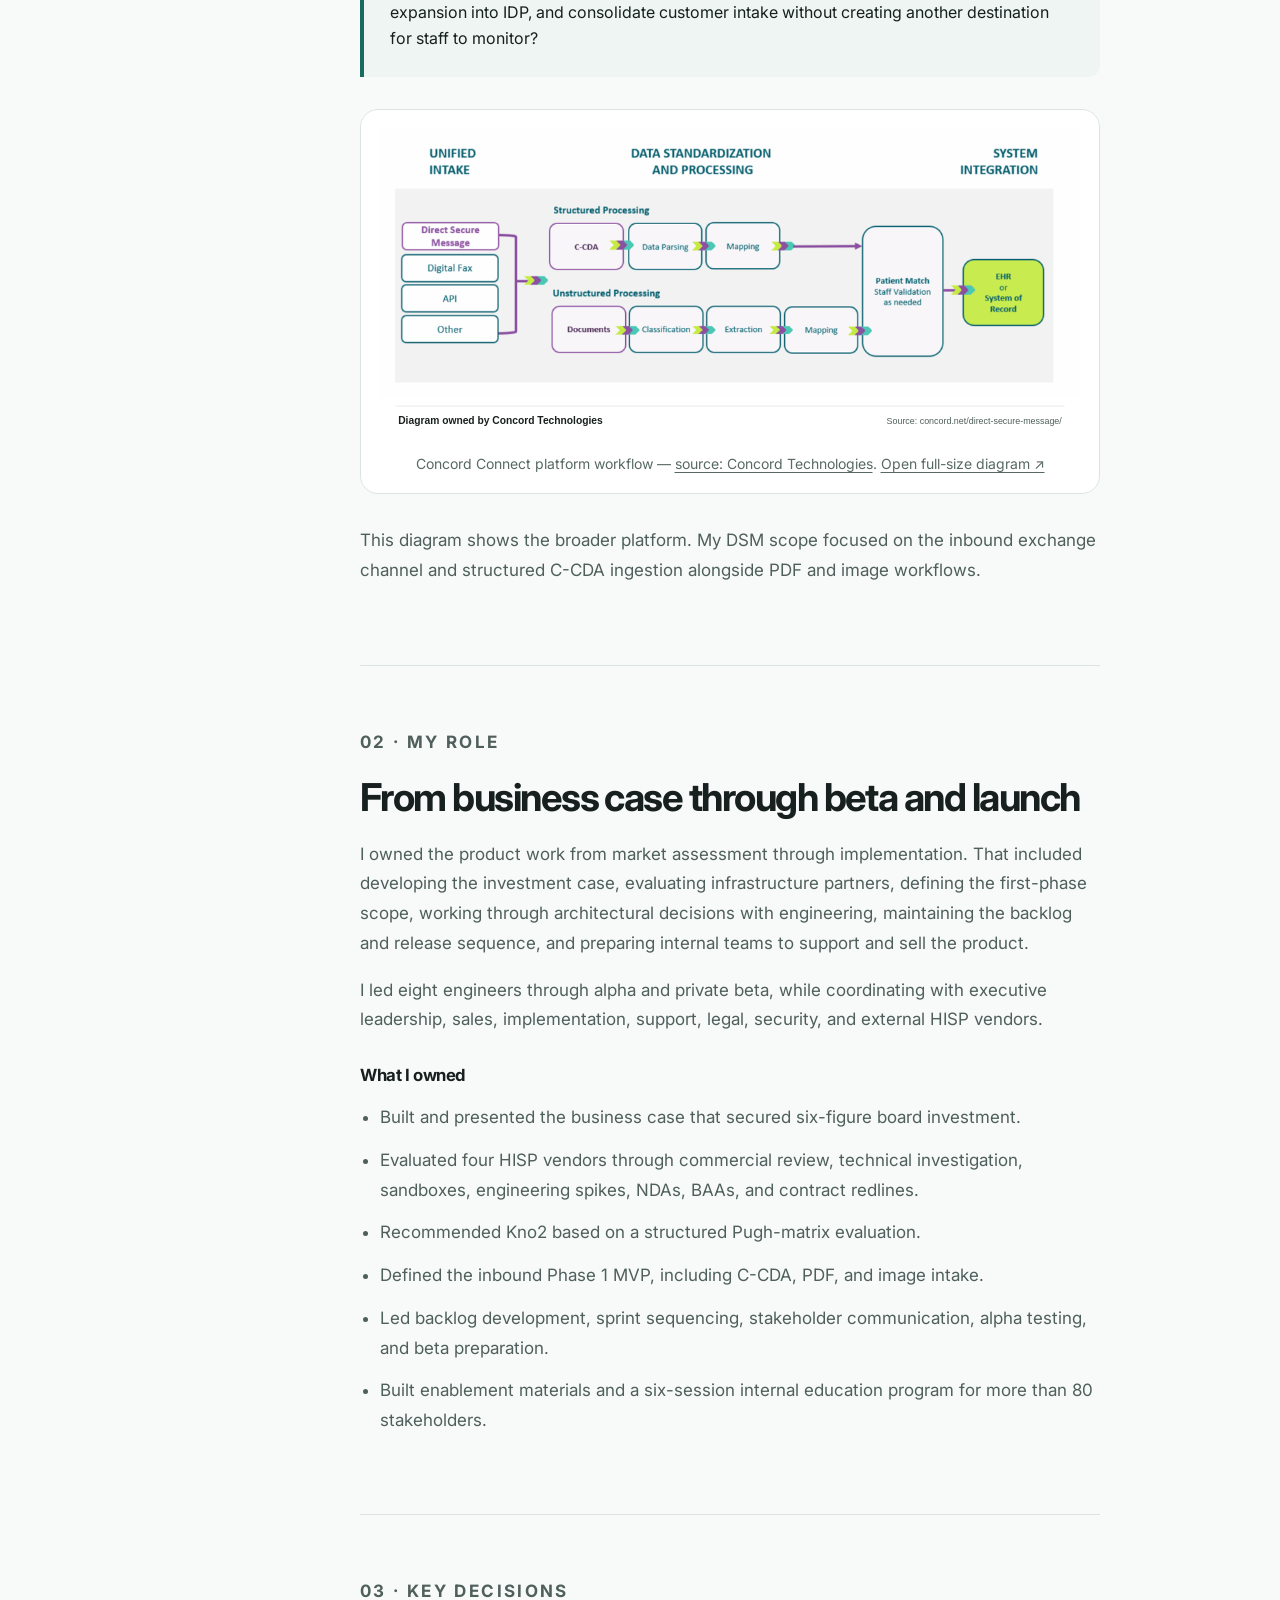
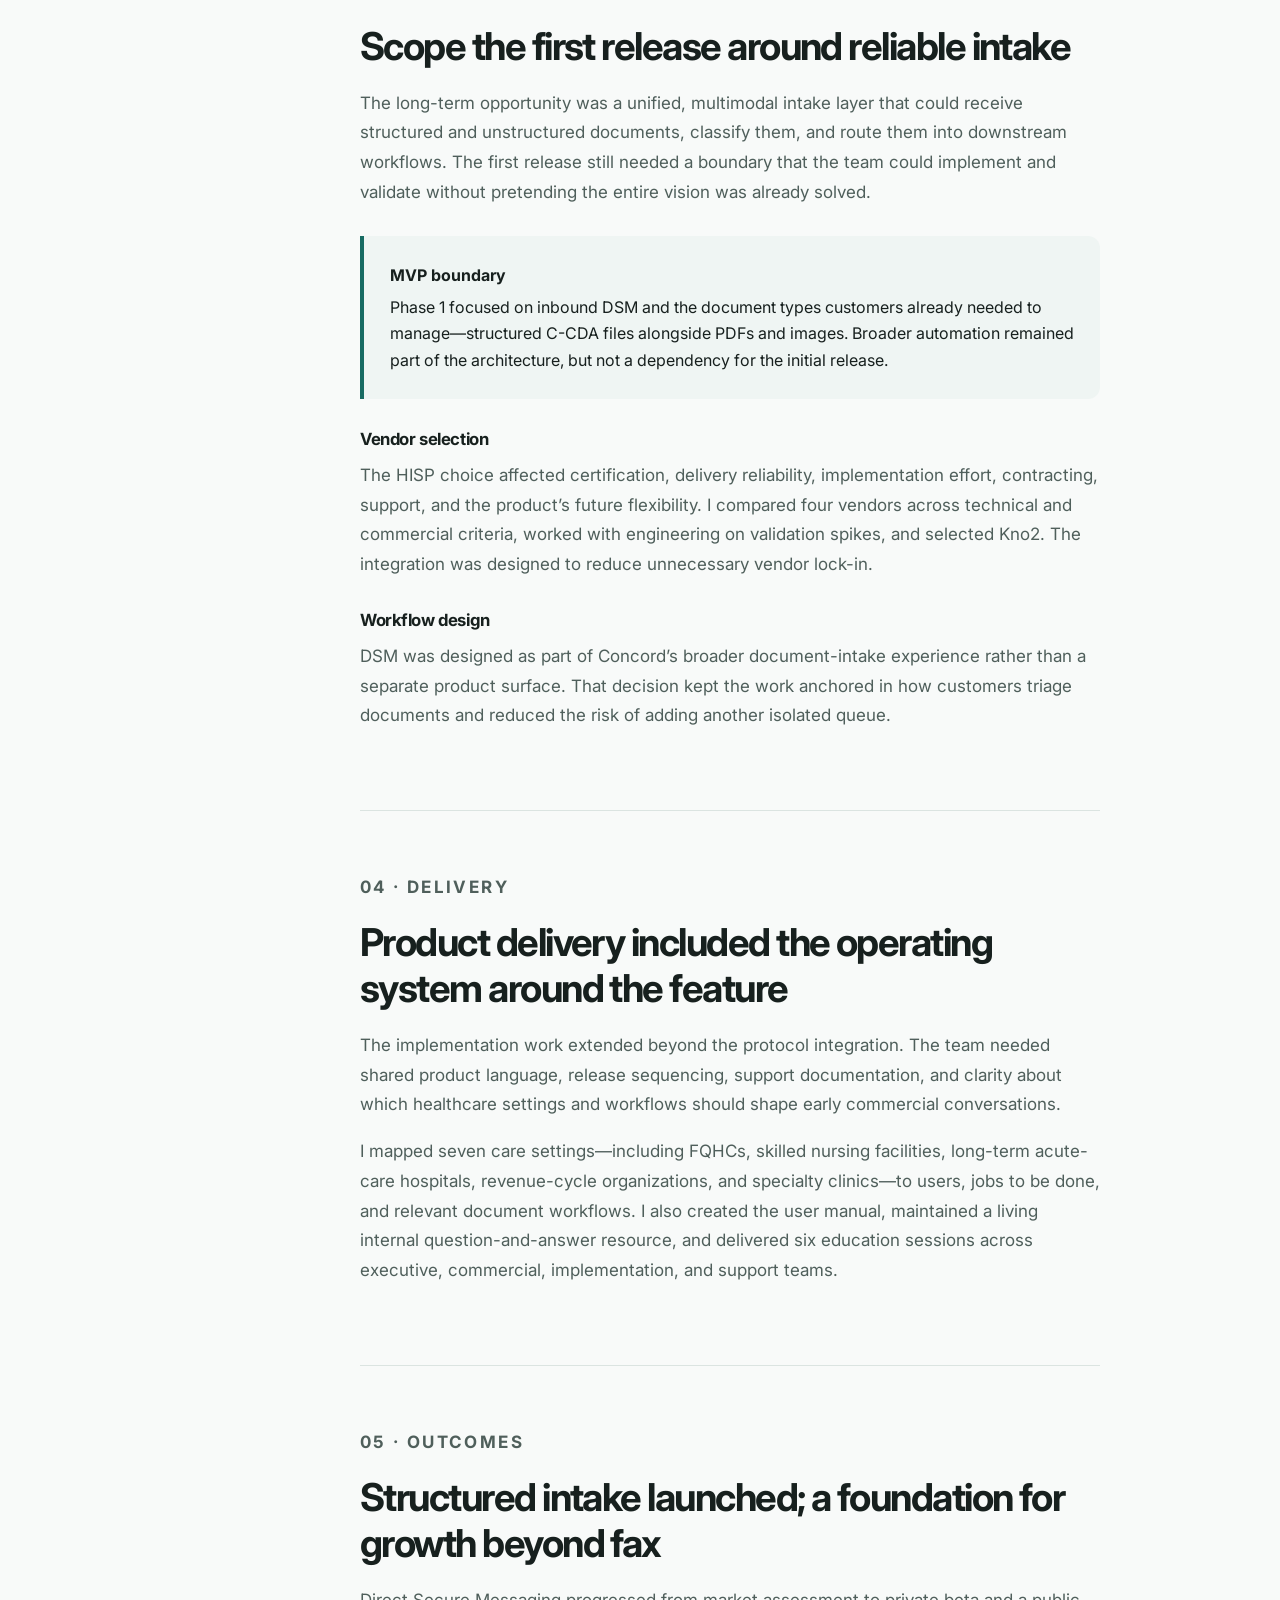
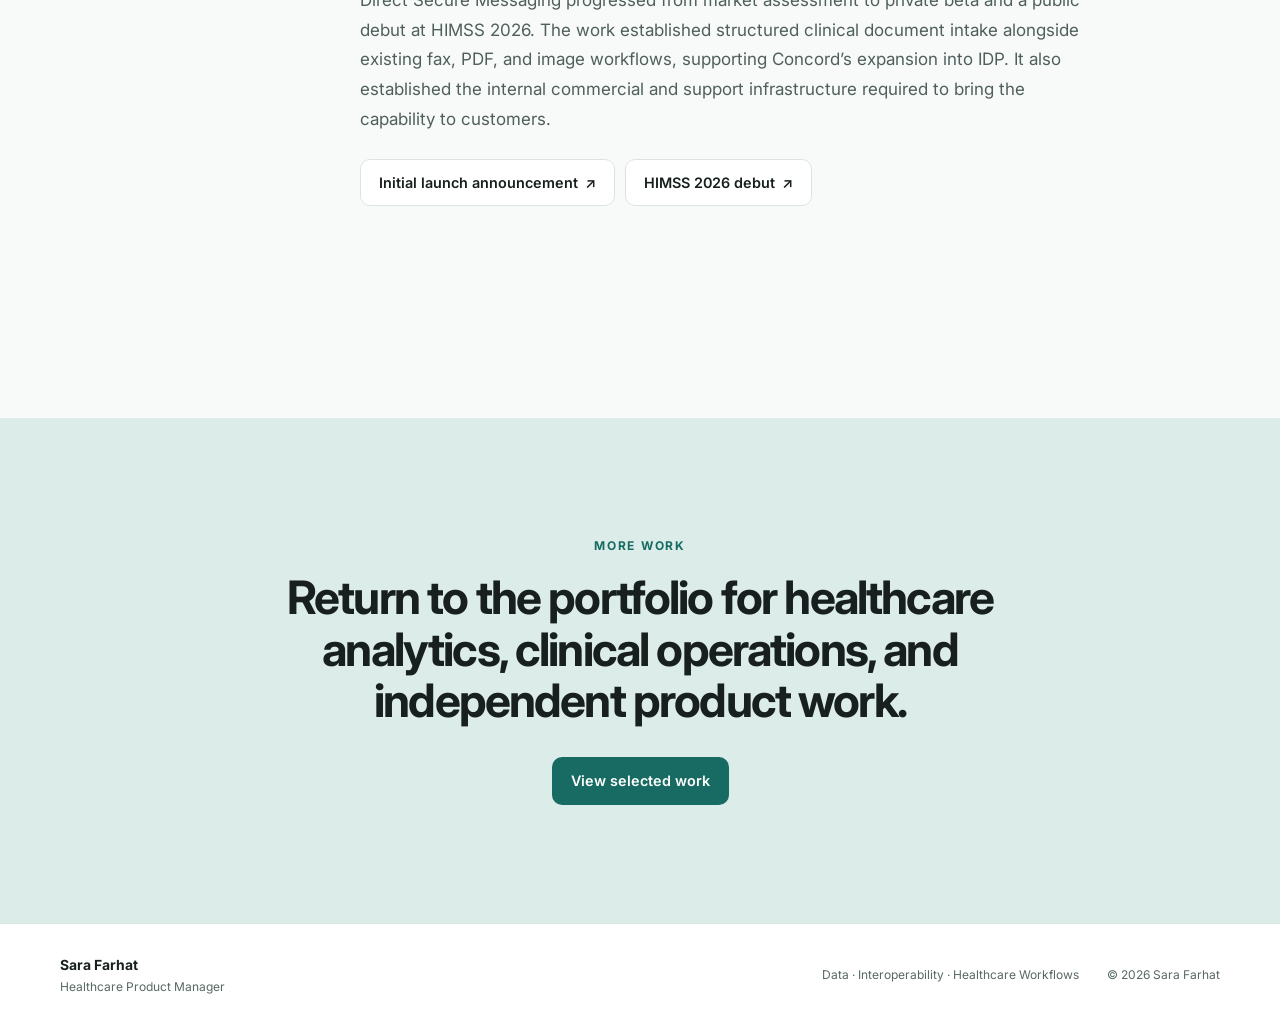
==== commit a07c2cbd: "Polish portfolio navigation, project visuals, and readability" ====
--- a/dsm-case-study.html
+++ b/dsm-case-study.html
@@ -9,11 +9,12 @@
   <meta property="og:type" content="article">
   <meta property="og:title" content="Direct Secure Messaging Case Study — Sara Farhat">
   <meta property="og:description" content="A healthcare infrastructure product taken from market assessment through beta and public launch.">
-  <meta property="og:image" content="https://sara-farhat-pm.vercel.app/og-image.jpg">
+  <meta property="og:image" content="https://sara-farhat-pm.vercel.app/portfolio-social-preview.png">
   <link rel="preconnect" href="https://fonts.googleapis.com">
   <link rel="preconnect" href="https://fonts.gstatic.com" crossorigin>
   <link href="https://fonts.googleapis.com/css2?family=Inter:wght@400;500;600;700&amp;display=swap" rel="stylesheet">
   <link rel="stylesheet" href="styles.css">
+<link rel="stylesheet" href="readability.css">
 </head>
 <body>
   <a class="skip-link" href="#main">Skip to main content</a>
--- a/readability.css
+++ b/readability.css
@@ -0,0 +1,3 @@
+
+.case-content-section>p,.case-content-section li{font-size:17px;line-height:1.75}.case-content-section>p{max-width:72ch}.case-deck{font-size:19px;line-height:1.65}.case-content-section h2{line-height:1.2}.case-content-section h3{margin-top:30px}.outcome-note,.case-meta,.case-content-section figcaption{font-size:14px;line-height:1.6}
+.walkthrough-copy p{font-size:17px;line-height:1.75}.walkthrough-view figcaption,.walkthrough-footer p{font-size:14px;line-height:1.6}
